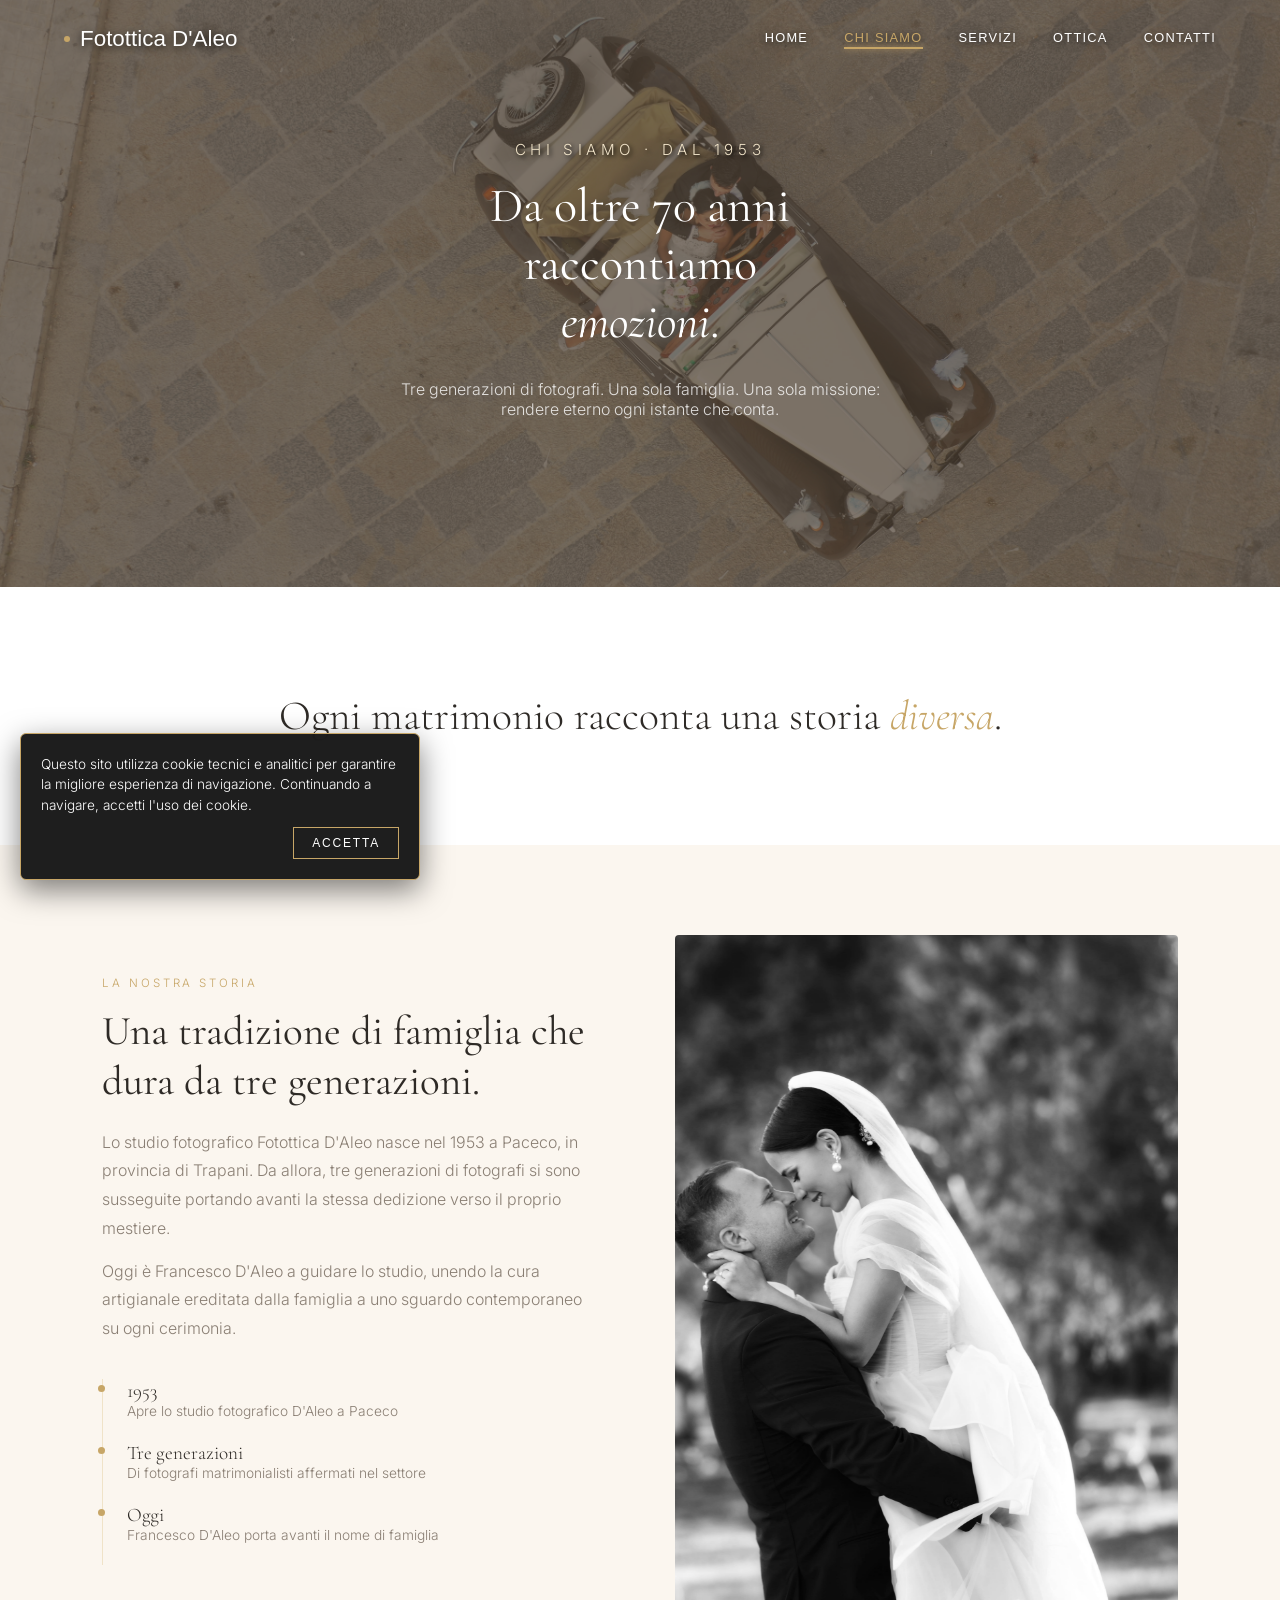
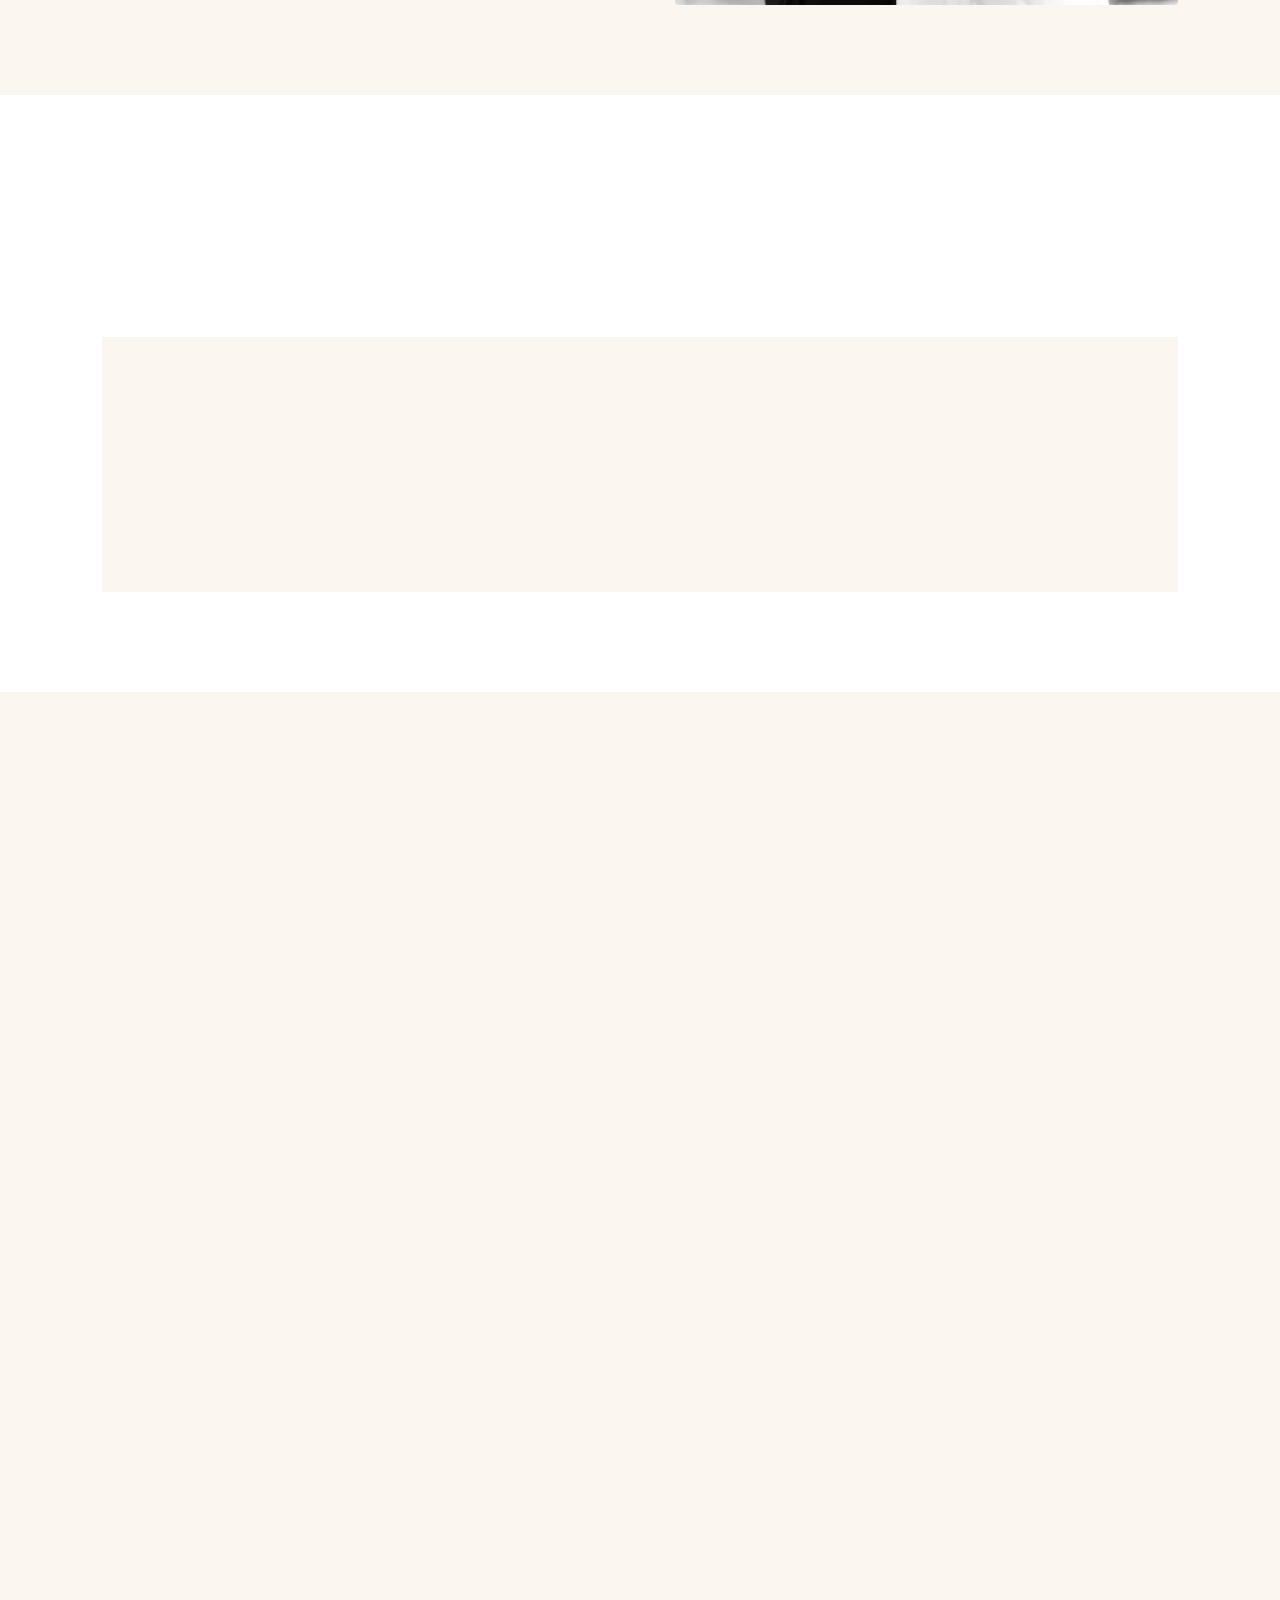
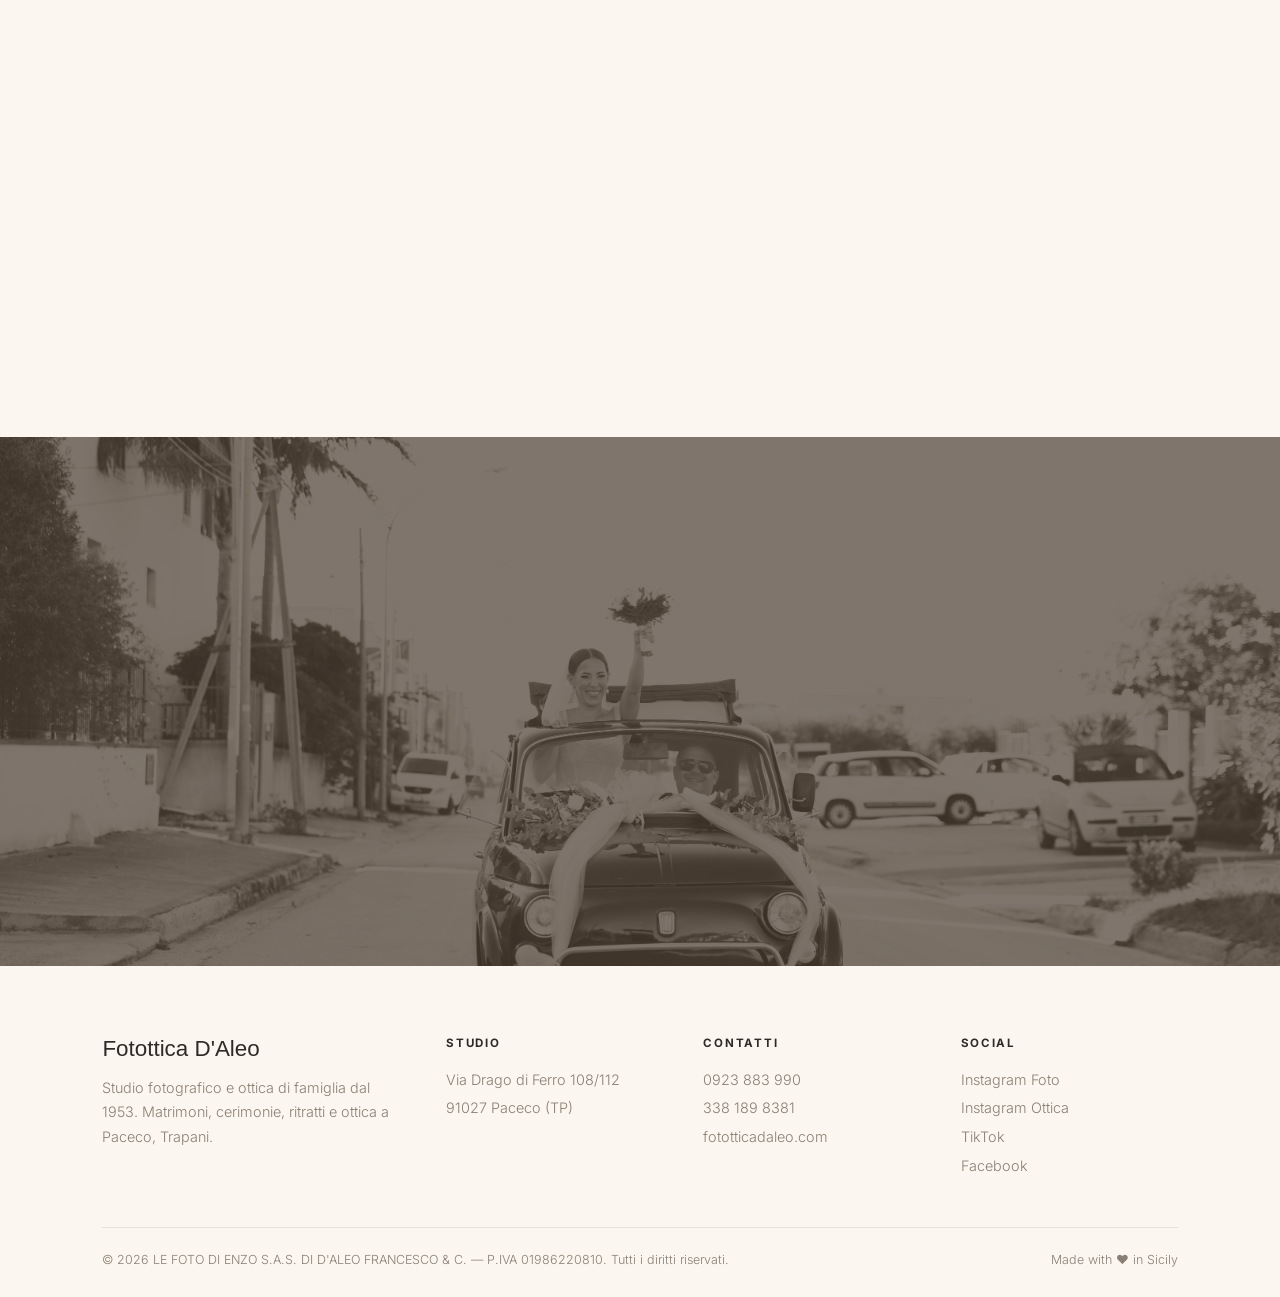
==== chi-siamo.html @ 94fbf65d "Add files via upload" ====
<!DOCTYPE html>
<html lang="it">
<head>
<meta charset="UTF-8">
<meta name="viewport" content="width=device-width, initial-scale=1.0">
<title>Chi Siamo — Fotottica D'Aleo | Francesco D'Aleo, fotografo a Paceco (TP)</title>
<meta name="description" content="Fotottica D'Aleo: tre generazioni di fotografi a Paceco, Trapani, dal 1953. Scopri la nostra storia e Francesco D'Aleo, fotografo di matrimonio.">
<meta name="keywords" content="fotografo paceco, fotografo trapani, francesco d'aleo fotografo, studio fotografico storico trapani, fotottica d'aleo chi siamo">
<link rel="canonical" href="https://www.fototticadaleo.com/chi-siamo.html">
<link rel="preconnect" href="https://fonts.googleapis.com">
<link rel="preconnect" href="https://fonts.gstatic.com" crossorigin>
<link rel="icon" type="image/x-icon" href="images/favicon_io/favicon.ico">
<link rel="icon" type="image/png" sizes="32x32" href="images/favicon_io/favicon-32x32.png">
<link rel="icon" type="image/png" sizes="16x16" href="images/favicon_io/favicon-16x16.png">
<link rel="apple-touch-icon" sizes="180x180" href="images/favicon_io/apple-touch-icon.png">
<link rel="manifest" href="images/favicon_io/site.webmanifest">
<link href="https://fonts.googleapis.com/css2?family=Cormorant+Garamond:ital,wght@0,300;0,400;0,500;0,600;1,400&family=Inter:wght@300;400;500;600&display=swap" rel="stylesheet">
<link rel="stylesheet" href="assets/style.css">
<script type="application/ld+json">
{
  "@context": "https://schema.org",
  "@type": "Person",
  "name": "Francesco D'Aleo",
  "jobTitle": "Fotografo di matrimonio",
  "birthDate": "1985",
  "worksFor": { "@type": "LocalBusiness", "name": "Fotottica D'Aleo", "vatID": "IT01986220810" }
}
</script>
</head>
<body>

<div id="cursor"></div>
<div id="cursor-ring"></div>
<div id="progress"></div>

<nav id="nav">
  <div class="logo"><span class="dot"></span>Fotottica D'Aleo</div>
  <div class="nav-links" id="navLinks">
    <a href="index.html">Home</a>
    <a href="chi-siamo.html" class="active">Chi Siamo</a>
    <a href="servizi.html">Servizi</a>
    <a href="ottica.html">Ottica</a>
    <a href="contatti.html">Contatti</a>
  </div>
  <div class="nav-toggle" id="navToggle"><span></span><span></span><span></span></div>
</nav>

<section class="cta-section">
  <div class="bg" style="background-image: url('images/servizio-fotografico-sposi-auto-depoca.jpg');"></div>
  <div class="overlay"></div>
  <div class="cta-section-inner">
    <div class="page-eyebrow">Chi siamo · Dal 1953</div>
    <h2 class="reveal">Da oltre 70 anni raccontiamo <em>emozioni</em>.</h2>
    <p>Tre generazioni di fotografi. Una sola famiglia. Una sola missione: rendere eterno ogni istante che conta.</p>
  </div>
</section>

<section class="statement">
  <p>
    <span class="reveal-line"><span class="reveal-inner">Ogni matrimonio racconta</span></span>
    <span class="reveal-line"><span class="reveal-inner">una storia <em>diversa</em>.</span></span>
  </p>
</section>

<section class="legacy">
  <div class="legacy-inner">
    <div class="reveal">
      <div class="legacy-eyebrow">La nostra storia</div>
      <h2>Una tradizione di famiglia che dura da tre generazioni.</h2>
      <p>Lo studio fotografico Fotottica D'Aleo nasce nel 1953 a Paceco, in provincia di Trapani. Da allora, tre generazioni di fotografi si sono susseguite portando avanti la stessa dedizione verso il proprio mestiere.</p>
      <p>Oggi è Francesco D'Aleo a guidare lo studio, unendo la cura artigianale ereditata dalla famiglia a uno sguardo contemporaneo su ogni cerimonia.</p>
      <div class="gen-line">
        <div class="gen-item"><div class="gen-year">1953</div><div class="gen-desc">Apre lo studio fotografico D'Aleo a Paceco</div></div>
        <div class="gen-item"><div class="gen-year">Tre generazioni</div><div class="gen-desc">Di fotografi matrimonialisti affermati nel settore</div></div>
        <div class="gen-item"><div class="gen-year">Oggi</div><div class="gen-desc">Francesco D'Aleo porta avanti il nome di famiglia</div></div>
      </div>
    </div>
    <div class="legacy-photo reveal tall">
      <img src="images/sposo-solleva-sposa-bianco-nero.jpg" alt="Abbraccio romantico con sposo che solleva la sposa in bianco e nero nello studio Fotottica D'Aleo">
      <div class="frame"></div>
    </div>
  </div>
</section>

<section class="values">
  <div class="section-head reveal">
    <div class="section-eyebrow">I nostri principi</div>
    <h2>Cosa ci guida in ogni scatto</h2>
  </div>
  <div class="values-grid">
    <div class="value-card reveal"><div class="value-num">01</div><h3>Tradizione di famiglia</h3><p>Tre generazioni della famiglia D'Aleo, un unico studio, la stessa passione tramandata dal 1953.</p></div>
    <div class="value-card reveal"><div class="value-num">02</div><h3>Ricerca della perfezione</h3><p>Ogni scatto è studiato nella luce, nella posa e nel momento giusto per essere colto.</p></div>
    <div class="value-card reveal"><div class="value-num">03</div><h3>Attenzione ai dettagli</h3><p>Dall'anello al bouquet, dal sorriso allo sguardo: nulla è lasciato al caso.</p></div>
    <div class="value-card reveal"><div class="value-num">04</div><h3>Ogni storia è unica</h3><p>Non esistono due matrimoni uguali: ogni reportage nasce su misura per voi.</p></div>
  </div>
</section>

<section class="legacy" style="padding-top:0;">
  <div class="legacy-inner reverse">
    <div class="legacy-photo reveal tall">
      <img src="images/fotomia.jpg" alt="Francesco D'Aleo, fotografo di matrimonio e titolare di Fotottica D'Aleo a Paceco">
      <div class="frame"></div>
    </div>
    <div class="reveal">
      <div class="legacy-eyebrow">Il fotografo</div>
      <h2>Francesco D'Aleo</h2>
      <p>Francesco D'Aleo nasce nel 1985 e respira la fotografia fin da bambino grazie al nonno Francesco, affermato fotografo matrimonialista. Appassionato d'arte, musica e letteratura, muove i primi passi sul campo come assistente durante gli studi, sviluppando un forte legame con la fotografia di matrimonio.</p>
      <p>Il suo è uno stile raffinato, spontaneo ed emozionale: un linguaggio ricco di dettagli dove luce, forma e colore raccontano con reale eleganza il giorno più importante di chi si affida alla sua visione.</p>
    </div>
  </div>
</section>

<section class="map-section">
  <div class="map-inner">
    <div class="reveal">
      <iframe class="map-frame" loading="lazy" title="Mappa della sede Fotottica D'Aleo a Paceco" src="https://www.google.com/maps?q=Via+Drago+di+Ferro+108,+91027+Paceco+TP&amp;output=embed"></iframe>
    </div>
    <div class="map-info reveal">
      <h3>Vieni a trovarci</h3>
      <p>Lo studio si trova nel cuore di Paceco, a pochi minuti da Trapani ed Erice.</p>
      <div class="row"><b>Indirizzo</b><span>Via Drago di Ferro 108/112, 91027 Paceco (TP)</span></div>
      <div class="row"><b>Telefono</b><span>0923 883 990</span></div>
      <div class="row"><b>Cellulare</b><span>338 189 8381</span></div>
      <div class="row"><b>Instagram</b><span><a href="https://www.instagram.com/fototticadaleo_photo/" target="_blank" rel="noopener">@fototticadaleo_photo</a> (foto) · <a href="https://www.instagram.com/fototticadaleo_ottica/" target="_blank" rel="noopener">@fototticadaleo_ottica</a> (ottica)</span></div>
      <div class="row"><b>TikTok</b><span><a href="https://www.tiktok.com/@otticadaleo" target="_blank" rel="noopener">@otticadaleo</a></span></div>
      <a href="https://www.google.com/maps?q=Via+Drago+di+Ferro+108,+91027+Paceco+TP" target="_blank" rel="noopener" class="btn btn-dark magnetic" style="margin-top:20px;"><span>Apri su Google Maps</span></a>
    </div>
  </div>
</section>

<section class="cta-section">
  <div class="bg" style="background-image: url('images/sposi-fiat-600-matrimonio.jpg');"></div>
  <div class="overlay"></div>
  <div class="cta-section-inner">
    <h2 class="reveal">Raccontiamo insieme la vostra storia.</h2>
    <a href="contatti.html" class="btn magnetic reveal"><span>Contattaci</span></a>
  </div>
</section>

<footer>
  <div class="footer-grid">
    <div>
      <div class="footer-logo">Fotottica D'Aleo</div>
      <p>Studio fotografico e ottica di famiglia dal 1953. Matrimoni, cerimonie, ritratti e ottica a Paceco, Trapani.</p>
    </div>
    <div class="footer-col">
      <h4>Studio</h4>
      <span>Via Drago di Ferro 108/112</span>
      <span>91027 Paceco (TP)</span>
    </div>
    <div class="footer-col">
      <h4>Contatti</h4>
      <a href="tel:+390923883990">0923 883 990</a>
      <a href="tel:+393381898381">338 189 8381</a>
      <a href="https://www.fototticadaleo.com" target="_blank" rel="noopener">fototticadaleo.com</a>
    </div>
    <div class="footer-col">
      <h4>Social</h4>
      <a href="https://www.instagram.com/fototticadaleo_photo/" target="_blank" rel="noopener">Instagram Foto</a>
      <a href="https://www.instagram.com/fototticadaleo_ottica/" target="_blank" rel="noopener">Instagram Ottica</a>
      <a href="https://www.tiktok.com/@otticadaleo" target="_blank" rel="noopener">TikTok</a>
      <a href="https://www.facebook.com/fototticadaleo/" target="_blank" rel="noopener">Facebook</a>
    </div>
  </div>
  <div class="footer-bottom">
    <span>© 2026 LE FOTO DI ENZO S.A.S. DI D'ALEO FRANCESCO & C. — P.IVA 01986220810. Tutti i diritti riservati.</span>
    <span>Made with ❤️ in Sicily</span>
  </div>
</footer>

<!-- Banner Cookie GDPR in basso a sinistra -->
<div id="cookie-banner" style="position: fixed; bottom: 20px; left: 20px; right: auto; max-width: 400px; background: rgba(18, 18, 18, 0.95); backdrop-filter: blur(8px); border: 1px solid var(--gold, #c5a059); padding: 20px; border-radius: 6px; color: #fff; font-size: 0.85rem; z-index: 9999; display: none; box-shadow: 0 10px 30px rgba(0,0,0,0.5);">
  <p style="margin: 0 0 12px 0; line-height: 1.5;">Questo sito utilizza cookie tecnici e analitici per garantire la migliore esperienza di navigazione. Continuando a navigare, accetti l'uso dei cookie.</p>
  <div style="display: flex; gap: 10px; justify-content: flex-end;">
    <button id="accept-cookies" class="btn" style="padding: 8px 18px; font-size: 0.75rem; cursor: pointer;">Accetta</button>
  </div>
</div>

<script>
  if (!localStorage.getItem('cookiesAccepted')) {
    document.getElementById('cookie-banner').style.display = 'block';
  }
  document.getElementById('accept-cookies').addEventListener('click', function() {
    localStorage.setItem('cookiesAccepted', 'true');
    document.getElementById('cookie-banner').style.display = 'none';
  });
</script>

<script src="assets/main.js"></script>
</body>
</html>
---- assets/style.css ----
@font-face {
  font-family: 'Walkway Black';
  src: url('fonts/Walkway-Black.ttf') format('truetype');
  font-weight: 400;
  font-style: normal;
}

:root {
  --bg:        #FFFFFF;
  --bg-soft:   #FBF6EF;
  --blush:     #F3E3DA;
  --ink:       #2E2A26;
  --ink-soft:  #8a7f74;
  --gold:      #C7A667;
  --gold-dim:  #F0E3C8;
  --black:     #4E4034;
}

* {
  margin: 0;
  padding: 0;
  box-sizing: border-box;
}

html {
  scroll-behavior: smooth;
}

body {
  background: var(--bg);
  color: var(--ink);
  font-family: 'Inter', sans-serif;
  font-weight: 300;
}

a {
  color: inherit;
  text-decoration: none;
}

img {
  max-width: 100%;
  display: block;
}

h1, h2, h3 {
  font-family: 'Cormorant Garamond', serif;
  font-weight: 400;
}

@keyframes fadeUp {
  from {
    opacity: 0;
    transform: translateY(20px);
  }
  to {
    opacity: 1;
    transform: translateY(0);
  }
}

nav {
  position: fixed;
  top: 0; 
  left: 0; 
  right: 0;
  z-index: 100;
  display: flex;
  align-items: center;
  justify-content: space-between;
  padding: 26px 5vw;
  transition: background 0.4s ease, padding 0.4s ease, box-shadow 0.4s ease;
  font-family: 'Walkway Black', sans-serif;
  background: transparent;
}

nav.scrolled {
  background: rgba(255, 255, 255, 0.95);
  padding: 16px 5vw;
  box-shadow: 0 4px 20px rgba(0, 0, 0, 0.08);
}

.logo {
  font-family: 'Walkway Black', sans-serif;
  font-size: 1.4rem;
  color: #fff;
  display: flex;
  align-items: center;
  gap: 10px;
  transition: color 0.4s ease;
  text-shadow: 0 2px 8px rgba(0, 0, 0, 0.85);
}

nav.scrolled .logo { 
  color: var(--ink); 
  text-shadow: none;
}

.logo .dot {
  width: 6px; 
  height: 6px;
  border-radius: 50%;
  background: var(--gold);
}

.nav-links {
  display: flex;
  gap: 36px;
  font-size: 0.8rem;
  letter-spacing: 0.1em;
  text-transform: uppercase;
}

.nav-links a {
  color: #fff;
  transition: color 0.3s ease;
  text-shadow: 0 2px 8px rgba(0, 0, 0, 0.85);
  position: relative;
  padding-bottom: 4px;
}

nav.scrolled .nav-links a { 
  color: var(--ink-soft); 
  text-shadow: none;
}

.nav-links a:hover { 
  color: var(--gold) !important; 
}

.nav-links a.active,
nav.scrolled .nav-links a.active { 
  color: var(--gold) !important; 
  font-weight: 500;
}

.nav-links a.active::after,
nav.scrolled .nav-links a.active::after {
  content: '';
  position: absolute;
  bottom: 0;
  left: 0;
  width: 100%;
  height: 2px;
  background-color: var(--gold) !important;
  box-shadow: 0 0 6px var(--gold);
}

.nav-toggle {
  display: none;
  flex-direction: column;
  gap: 5px;
  cursor: pointer;
  z-index: 110;
}

.nav-toggle span {
  width: 24px; 
  height: 2px;
  background: #fff;
  transition: background 0.3s ease;
  box-shadow: 0 1px 4px rgba(0, 0, 0, 0.6);
}

nav.scrolled .nav-toggle span { 
  background: var(--ink); 
  box-shadow: none;
}

@media (max-width: 820px) {
  .nav-toggle { 
    display: flex; 
  }
  .nav-links {
    position: fixed;
    inset: 0;
    background: var(--black);
    flex-direction: column;
    justify-content: center;
    align-items: center;
    gap: 30px;
    font-size: 1.2rem;
    transform: translateX(-100%);
    transition: transform 0.4s ease;
  }
  .nav-links.open { 
    transform: translateX(0); 
  }
  .nav-links a { 
    color: #fff; 
  }
}

.btn {
  display: inline-block;
  padding: 15px 38px;
  border: 1px solid var(--gold);
  background: transparent;
  color: #fff;
  font-size: 0.78rem;
  letter-spacing: 0.15em;
  text-transform: uppercase;
  cursor: pointer;
  transition: background 0.3s ease, color 0.3s ease;
}

.btn:hover {
  background: var(--gold);
  color: var(--black);
}

.btn-dark {
  border-color: var(--ink);
  color: var(--ink);
}

.btn-dark:hover {
  background: var(--ink);
  color: #fff;
}

.hero-sub {
  margin-top: 24px !important;
  font-family: 'Cormorant Garamond', serif !important;
  font-weight: 500 !important;
  font-size: 2.6rem !important;
  line-height: 1.15 !important;
  color: #FFFFFF !important;
  letter-spacing: 0.02em !important;
  opacity: 0;
  animation: fadeUp 1.4s ease forwards 1.05s;
  text-shadow: 0 4px 20px rgba(0, 0, 0, 0.95), 0 0 10px rgba(0, 0, 0, 0.9);
}

@media (max-width: 768px) {
  .hero-sub {
    font-size: 2.4rem !important;
  }
}

.page-hero {
  position: relative;
  height: 65vh;
  min-height: 420px;
  display: flex;
  align-items: center;
  justify-content: center;
  text-align: center;
  color: #fff;
  overflow: hidden;
  background: var(--black);
}

.page-hero .bg {
  position: absolute;
  inset: 0;
  background-size: cover;
  background-position: center;
}

.page-hero .bg-overlay {
  position: absolute;
  inset: 0;
  background: linear-gradient(180deg, rgba(78,64,52,0.25), rgba(78,64,52,0.6));
}

.page-hero-content {
  position: relative;
  z-index: 2;
  padding: 0 24px;
  text-shadow: 0 2px 16px rgba(0,0,0,0.35);
}

.page-eyebrow {
  text-shadow: 2px 2px 4px #000000;
  font-size: 0.95rem;
  letter-spacing: 0.3em;
  text-transform: uppercase;
  color: var(--gold-dim);
  margin-bottom: 18px;
}

.page-hero h1 {
  font-family: 'Walkway Black', sans-serif;
  font-size: clamp(2.2rem, 5.5vw, 4.4rem);
  line-height: 1.1;
}

.page-hero h1 em {
  font-style: italic;
  color: var(--gold);
}

.page-hero p {
  margin-top: 18px;
  max-width: 50ch;
  margin-left: auto;
  margin-right: auto;
  color: rgba(255,255,255,0.85);
  font-size: 1.25rem;
}

.statement {
  padding: 100px 8vw;
  text-align: center;
}

.statement p {
  font-family: 'Cormorant Garamond', serif;
  font-size: clamp(1.6rem, 3.6vw, 2.6rem);
  line-height: 1.4;
}

.statement em {
  font-style: italic;
  color: var(--gold);
}

.section-head {
  text-align: center;
  max-width: 640px;
  margin: 0 auto 60px;
}

.section-eyebrow {
  font-size: 0.72rem;
  letter-spacing: 0.25em;
  text-transform: uppercase;
  color: var(--gold);
  margin-bottom: 14px;
}

.section-head h2 {
  font-size: clamp(1.9rem, 3.8vw, 2.8rem);
}

.section-head p {
  margin-top: 14px;
  color: var(--ink-soft);
  line-height: 1.7;
}

.legacy {
  padding: 90px 8vw;
  background: var(--bg-soft);
}

.legacy-inner {
  max-width: 1100px;
  margin: 0 auto;
  display: grid;
  grid-template-columns: 1fr;
  gap: 50px;
}

@media (min-width: 900px) {
  .legacy-inner {
    grid-template-columns: 1fr 1fr;
    align-items: center;
    gap: 70px;
  }
  .legacy-inner.reverse .legacy-photo { 
    order: -1; 
  }
}

.legacy-eyebrow {
  font-size: 0.72rem;
  letter-spacing: 0.25em;
  text-transform: uppercase;
  color: var(--gold);
  margin-bottom: 16px;
}

.legacy h2 {
  font-size: clamp(1.9rem, 3.2vw, 2.7rem);
  margin-bottom: 22px;
}

.legacy p {
  color: var(--ink-soft);
  line-height: 1.8;
  max-width: 48ch;
}

.legacy p + p { 
  margin-top: 14px; 
}

.gen-line {
  margin-top: 36px;
  padding-left: 24px;
  border-left: 1px solid var(--gold-dim);
}

.gen-item { 
  position: relative; 
  padding-bottom: 22px; 
}

.gen-item::before {
  content: '';
  position: absolute;
  left: -29px; 
  top: 6px;
  width: 7px; 
  height: 7px;
  border-radius: 50%;
  background: var(--gold);
}

.gen-year {
  font-family: 'Cormorant Garamond', serif;
  font-size: 1.2rem;
}

.gen-desc {
  font-size: 0.86rem;
  color: var(--ink-soft);
}

.legacy-photo {
  aspect-ratio: 4 / 5;
  overflow: hidden;
  border-radius: 4px;
}

.legacy-photo.tall { 
  aspect-ratio: 3 / 4; 
}

.legacy-photo img {
  width: 100%;
  height: 100%;
  object-fit: cover;
  will-change: transform;
  transition: transform 0.1s ease-out;
}

.values { 
  padding: 100px 8vw; 
}

.values-grid {
  display: grid;
  grid-template-columns: 1fr;
  gap: 2px;
  max-width: 1200px;
  margin: 0 auto;
  background: var(--bg-soft);
}

@media (min-width: 800px) {
  .values-grid { 
    grid-template-columns: repeat(4, 1fr); 
  }
  .values-grid.ottica-grid { 
    grid-template-columns: repeat(2, 1fr); 
  }
}

.value-card {
  background: var(--bg);
  padding: 40px 30px;
}

.value-num {
  font-family: 'Cormorant Garamond', serif;
  font-size: 1.4rem;
  color: var(--gold);
  margin-bottom: 14px;
}

.value-card h3 { 
  font-size: 1.2rem; 
  margin-bottom: 10px; 
}

.value-card p { 
  color: var(--ink-soft); 
  font-size: 0.92rem; 
  line-height: 1.7; 
}

.services { 
  padding: 100px 8vw; 
}

.services-grid {
  display: grid;
  grid-template-columns: 1fr;
  gap: 2px;
  background: var(--bg-soft);
}

@media (min-width: 700px) {
  .services-grid { 
    grid-template-columns: repeat(3, 1fr); 
  }
  .services-grid.two-col { 
    grid-template-columns: repeat(2, 1fr); 
  }
}

.service-card {
  position: relative;
  aspect-ratio: 3 / 4;
  overflow: hidden;
  background: var(--black);
}

.service-card img {
  width: 100%;
  height: 100%;
  object-fit: cover;
  opacity: 0.75;
  transition: transform 0.5s ease, opacity 0.3s ease;
}

.service-card:hover img {
  transform: scale(1.06);
  opacity: 0.9;
}

.service-card .overlay {
  position: absolute;
  inset: 0;
  display: flex;
  flex-direction: column;
  justify-content: flex-end;
  padding: 28px;
  background: linear-gradient(180deg, transparent 40%, rgba(78,64,52,0.75));
}

.service-num {
  font-size: 0.7rem;
  letter-spacing: 0.2em;
  color: var(--gold);
  margin-bottom: 6px;
}

.service-card h3 { 
  color: #fff; 
  font-size: 1.5rem; 
  font-weight: 400; 
}

.service-card p.desc { 
  color: rgba(255,255,255,0.75); 
  font-size: 0.82rem; 
  margin-top: 6px; 
}

.simple-list {
  max-width: 900px;
  margin: 0 auto;
  display: grid;
  grid-template-columns: 1fr;
}

@media (min-width: 700px) {
  .simple-list { 
    grid-template-columns: 1fr 1fr; 
  }
}

.simple-item {
  padding: 26px 0;
  border-bottom: 1px solid rgba(0,0,0,0.08);
  display: flex;
  justify-content: space-between;
  align-items: baseline;
  gap: 20px;
}

.simple-item h4 {
  font-family: 'Cormorant Garamond', serif;
  font-size: 1.15rem;
  font-weight: 400;
}

.simple-item span {
  color: var(--gold);
  font-size: 0.72rem;
  letter-spacing: 0.12em;
  text-transform: uppercase;
}

.stats {
  padding: 90px 8vw;
  background: var(--blush);
  display: grid;
  grid-template-columns: repeat(2, 1fr);
  gap: 40px;
  text-align: center;
}

@media (min-width: 800px) {
  .stats { 
    grid-template-columns: repeat(4, 1fr); 
  }
}

.stat-num {
  font-family: 'Cormorant Garamond', serif;
  font-size: clamp(2.2rem, 4.4vw, 3.4rem);
  color: #a97e46;
}

.stat-label {
  margin-top: 8px;
  font-size: 0.72rem;
  letter-spacing: 0.15em;
  text-transform: uppercase;
  color: var(--ink-soft);
}

.cta-section {
  position: relative;
  padding: 140px 8vw;
  text-align: center;
  overflow: hidden;
  background: var(--black);
}

.cta-section .bg {
  position: absolute;
  inset: 0;
  background-size: cover;
  background-position: center;
  opacity: 0.5;
}

.cta-section .overlay {
  position: absolute;
  inset: 0;
  background: rgba(78,64,52,0.45);
}

.cta-section-inner { 
  position: relative; 
  z-index: 2; 
}

.cta-section h2 {
  color: #fff;
  font-size: clamp(2rem, 4vw, 3rem);
  max-width: 16ch;
  margin: 0 auto 28px;
}

.cta-section p {
  color: rgba(255,255,255,0.8);
  max-width: 50ch;
  margin: 0 auto 28px;
}

.map-section { 
  padding: 90px 8vw; 
  background: var(--bg-soft); 
}

.map-inner {
  max-width: 1100px;
  margin: 0 auto;
  display: grid;
  grid-template-columns: 1fr;
  gap: 36px;
}

@media (min-width: 900px) {
  .map-inner { 
    grid-template-columns: 0.8fr 1.2fr; 
  }
}

.map-frame {
  width: 100%;
  height: 400px;
  border: 0;
}

.map-info h3 { 
  font-size: 1.5rem; 
  margin-bottom: 16px; 
}

.map-info p { 
  color: var(--ink-soft); 
  line-height: 1.8; 
  margin-bottom: 20px; 
}

.map-info .row { 
  display: flex; 
  gap: 12px; 
  margin-bottom: 10px; 
}

.map-info .row b {
  color: var(--gold);
  font-weight: 500;
  min-width: 90px;
  font-size: 0.78rem;
  letter-spacing: 0.06em;
  text-transform: uppercase;
}

.filters {
  display: flex;
  flex-wrap: wrap;
  gap: 12px;
  justify-content: center;
  margin-bottom: 46px;
}

.filter-btn {
  padding: 9px 22px;
  border: 1px solid rgba(0,0,0,0.15);
  background: transparent;
  color: var(--ink-soft);
  font-size: 0.72rem;
  letter-spacing: 0.1em;
  text-transform: uppercase;
  cursor: pointer;
  transition: all 0.25s ease;
}

.filter-btn:hover,
.filter-btn.active {
  background: var(--ink);
  color: #fff;
  border-color: var(--ink);
}

.masonry {
  column-count: 1;
  column-gap: 12px;
}

@media (min-width: 640px) { 
  .masonry { 
    column-count: 2; 
  } 
}

@media (min-width: 1000px) { 
  .masonry { 
    column-count: 3; 
  } 
}

.masonry-item {
  break-inside: avoid;
  margin-bottom: 12px;
  cursor: pointer;
  overflow: hidden;
  opacity: 1;
  transform: scale(1);
  transition: opacity 0.4s ease, transform 0.4s ease;
}

.masonry-item.hide { 
  display: none;
  opacity: 0;
  transform: scale(0.95);
}

.masonry-item.show {
  opacity: 1;
  transform: scale(1);
}

.masonry-item img {
  width: 100%;
  transition: transform 0.4s ease;
}

.masonry-item:hover img { 
  transform: scale(1.04); 
}

#lightbox {
  position: fixed;
  inset: 0;
  background: rgba(20,16,13,0.95);
  z-index: 500;
  display: none;
  align-items: center;
  justify-content: center;
}

#lightbox.open { 
  display: flex; 
}

#lightbox img {
  max-width: 88vw;
  max-height: 82vh;
  object-fit: contain;
}

#lightbox .lb-close {
  position: absolute;
  top: 26px; 
  right: 5vw;
  color: #fff;
  font-size: 1.6rem;
  cursor: pointer;
}

#lightbox .lb-nav {
  position: absolute;
  top: 50%;
  transform: translateY(-50%);
  color: #fff;
  font-size: 2rem;
  cursor: pointer;
  padding: 16px;
}

#lightbox .lb-prev { 
  left: 1.5vw; 
}

#lightbox .lb-next { 
  right: 1.5vw; 
}

#lightbox .lb-counter {
  position: absolute;
  bottom: 26px; 
  left: 50%;
  transform: translateX(-50%);
  color: rgba(255,255,255,0.6);
  font-size: 0.75rem;
  letter-spacing: 0.1em;
}

.contact-section { 
  padding: 100px 8vw; 
}

.contact-grid { 
  max-width: 640px; 
  margin: 0 auto; 
}

.info-item { 
  margin-bottom: 30px; 
  text-align: center; 
}

.info-item h4 {
  font-size: 0.72rem;
  letter-spacing: 0.15em;
  text-transform: uppercase;
  color: var(--gold);
  margin-bottom: 8px;
}

.info-item p,
.info-item a {
  color: var(--ink-soft);
  font-size: 1rem;
  line-height: 1.7;
}

.info-item a:hover { 
  color: var(--gold); 
}

footer {
  background: var(--bg-soft);
  padding: 70px 8vw 30px;
}

.footer-grid {
  display: grid;
  grid-template-columns: 1fr;
  gap: 40px;
  max-width: 1200px;
  margin: 0 auto;
  padding-bottom: 46px;
  border-bottom: 1px solid rgba(0,0,0,0.08);
}

@media (min-width: 800px) {
  .footer-grid { 
    grid-template-columns: 1.4fr 1fr 1fr 1fr; 
  }
}

.footer-logo {
  font-family: 'Walkway Black', sans-serif;
  font-size: 1.4rem;
  margin-bottom: 14px;
}

.footer-grid p { 
  color: var(--ink-soft); 
  font-size: 0.9rem; 
  line-height: 1.7; 
  max-width: 32ch; 
}

.footer-col h4 {
  font-size: 0.72rem;
  letter-spacing: 0.15em;
  text-transform: uppercase;
  margin-bottom: 16px;
}

.footer-col a, 
.footer-col span {
  display: block;
  color: var(--ink-soft);
  font-size: 0.9rem;
  line-height: 2;
}

.footer-col a:hover { 
  color: var(--gold); 
}

.footer-bottom {
  max-width: 1200px;
  margin: 24px auto 0;
  display: flex;
  justify-content: space-between;
  flex-wrap: wrap;
  gap: 10px;
  font-size: 0.78rem;
  color: var(--ink-soft);
}

.reveal {
  opacity: 0;
  transform: translateY(24px);
  transition: opacity 0.7s ease, transform 0.7s ease;
}

.reveal.in-view {
  opacity: 1;
  transform: translateY(0);
}

.services-clean {
  padding: 90px 8vw 110px;
  background: var(--bg);
}

.services-clean-grid {
  max-width: 1180px;
  margin: 0 auto;
  display: grid;
  grid-template-columns: repeat(2, 1fr);
  gap: 28px;
}

.service-clean-card {
  background: rgba(255,255,255,.7);
  border: 1px solid rgba(199,166,103,.18);
  border-radius: 20px;
  padding: 34px 30px;
  min-height: 220px;
  display: flex;
  flex-direction: column;
  justify-content: flex-start;
  transition: transform .35s ease, box-shadow .35s ease, border-color .35s ease;
  backdrop-filter: blur(10px);
}

.service-clean-card.featured {
  grid-column: 1 / -1;
  padding: 42px 40px;
}

.service-clean-card:hover {
  transform: translateY(-8px);
  border-color: rgba(199,166,103,.45);
  box-shadow: 0 24px 60px rgba(46,42,38,.12);
}

.service-clean-icon {
  width: 56px;
  height: 56px;
  border-radius: 18px;
  display: flex;
  align-items: center;
  justify-content: center;
  margin-bottom: 24px;
  background: linear-gradient(135deg, rgba(199,166,103,.16), rgba(199,166,103,.05));
  color: var(--gold);
  border: 1px solid rgba(199,166,103,.2);
}

.service-clean-icon svg {
  width: 24px;
  height: 24px;
  stroke: currentColor;
}

.service-clean-card h3 {
  font-size: 1.75rem;
  margin-bottom: 12px;
  color: var(--ink);
}

.service-clean-card p {
  color: var(--ink-soft);
  line-height: 1.75;
  font-size: .96rem;
}

@media (max-width: 768px) {
  .services-clean {
    padding: 70px 6vw 90px;
  }
  .services-clean-grid {
    grid-template-columns: 1fr;
  }
  .service-clean-card {
    min-height: auto;
  }
  .service-clean-card.featured {
    padding: 34px 30px;
  }
}

@media (hover: none) and (pointer: coarse) {
  #cursor,
  #cursor-ring {
    display: none !important;
  }
}

.cookie-banner {
  position: fixed;
  bottom: 0;
  left: 0;
  right: 0;
  background-color: var(--black);
  color: #FFFFFF;
  padding: 18px 5vw;
  display: none;
  justify-content: space-between;
  align-items: center;
  gap: 20px;
  z-index: 9999;
  box-shadow: 0 -4px 25px rgba(0, 0, 0, 0.25);
  border-top: 1px solid var(--gold-dim);
}

.cookie-banner p {
  margin: 0;
  font-size: 0.86rem;
  line-height: 1.6;
  color: rgba(255, 255, 255, 0.9);
}

.cookie-banner a {
  color: var(--gold) !important;
  text-decoration: underline !important;
  font-weight: 500;
}

.cookie-buttons {
  display: flex;
  gap: 12px;
  flex-shrink: 0;
}

.btn-accept, 
.btn-reject {
  padding: 10px 22px;
  border: 1px solid var(--gold);
  cursor: pointer;
  font-size: 0.72rem;
  letter-spacing: 0.12em;
  text-transform: uppercase;
  transition: background 0.3s ease, color 0.3s ease, border-color 0.3s ease;
  font-family: 'Inter', sans-serif;
  font-weight: 500;
}

.btn-accept {
  background: var(--gold);
  color: var(--black);
}

.btn-accept:hover {
  background: var(--gold-dim);
  border-color: var(--gold-dim);
}

.btn-reject {
  background: transparent;
  color: #FFFFFF;
  border-color: rgba(255, 255, 255, 0.4);
}

.btn-reject:hover {
  background: rgba(255, 255, 255, 0.1);
  border-color: #FFFFFF;
}

@media (max-width: 680px) {
  .cookie-banner {
    flex-direction: column;
    text-align: center;
    padding: 22px 6vw;
  }
  .cookie-buttons {
    width: 100%;
    justify-content: center;
  }
  .btn-accept, 
  .btn-reject {
    flex: 1;
  }
}
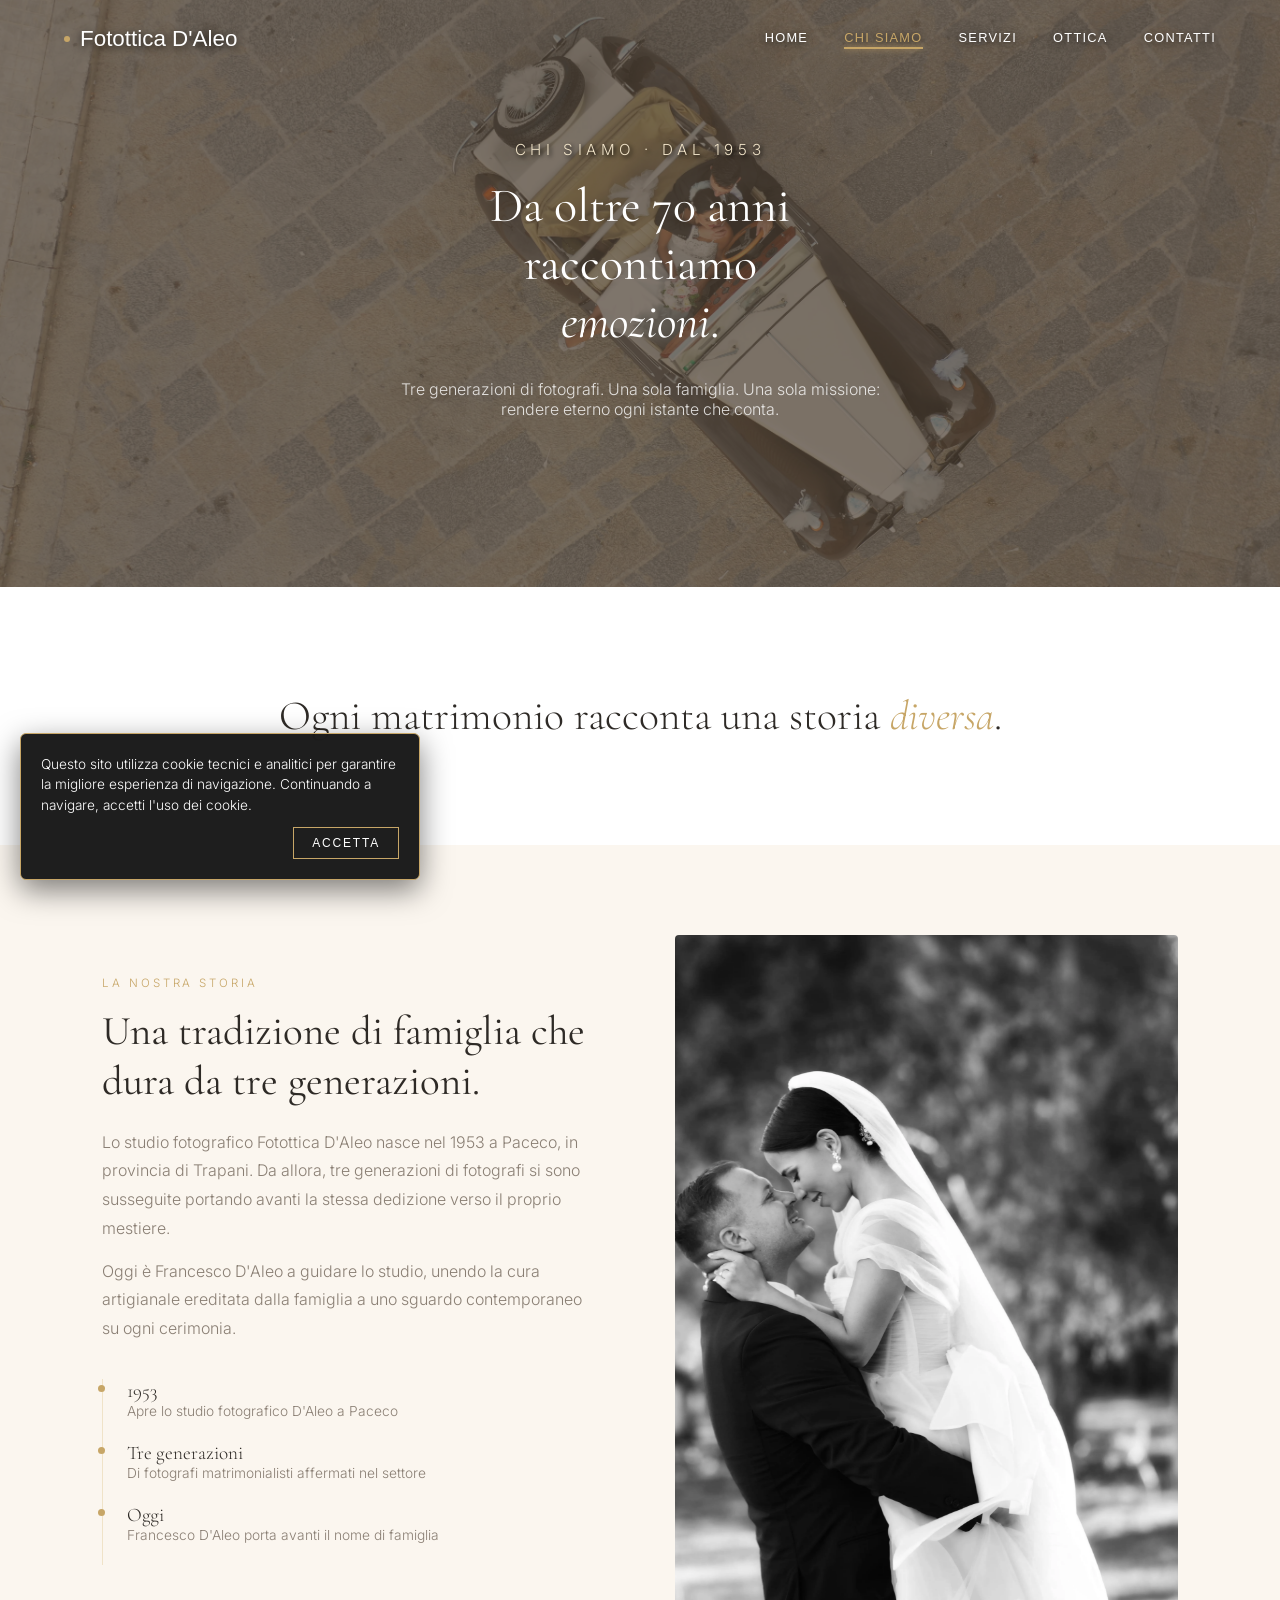
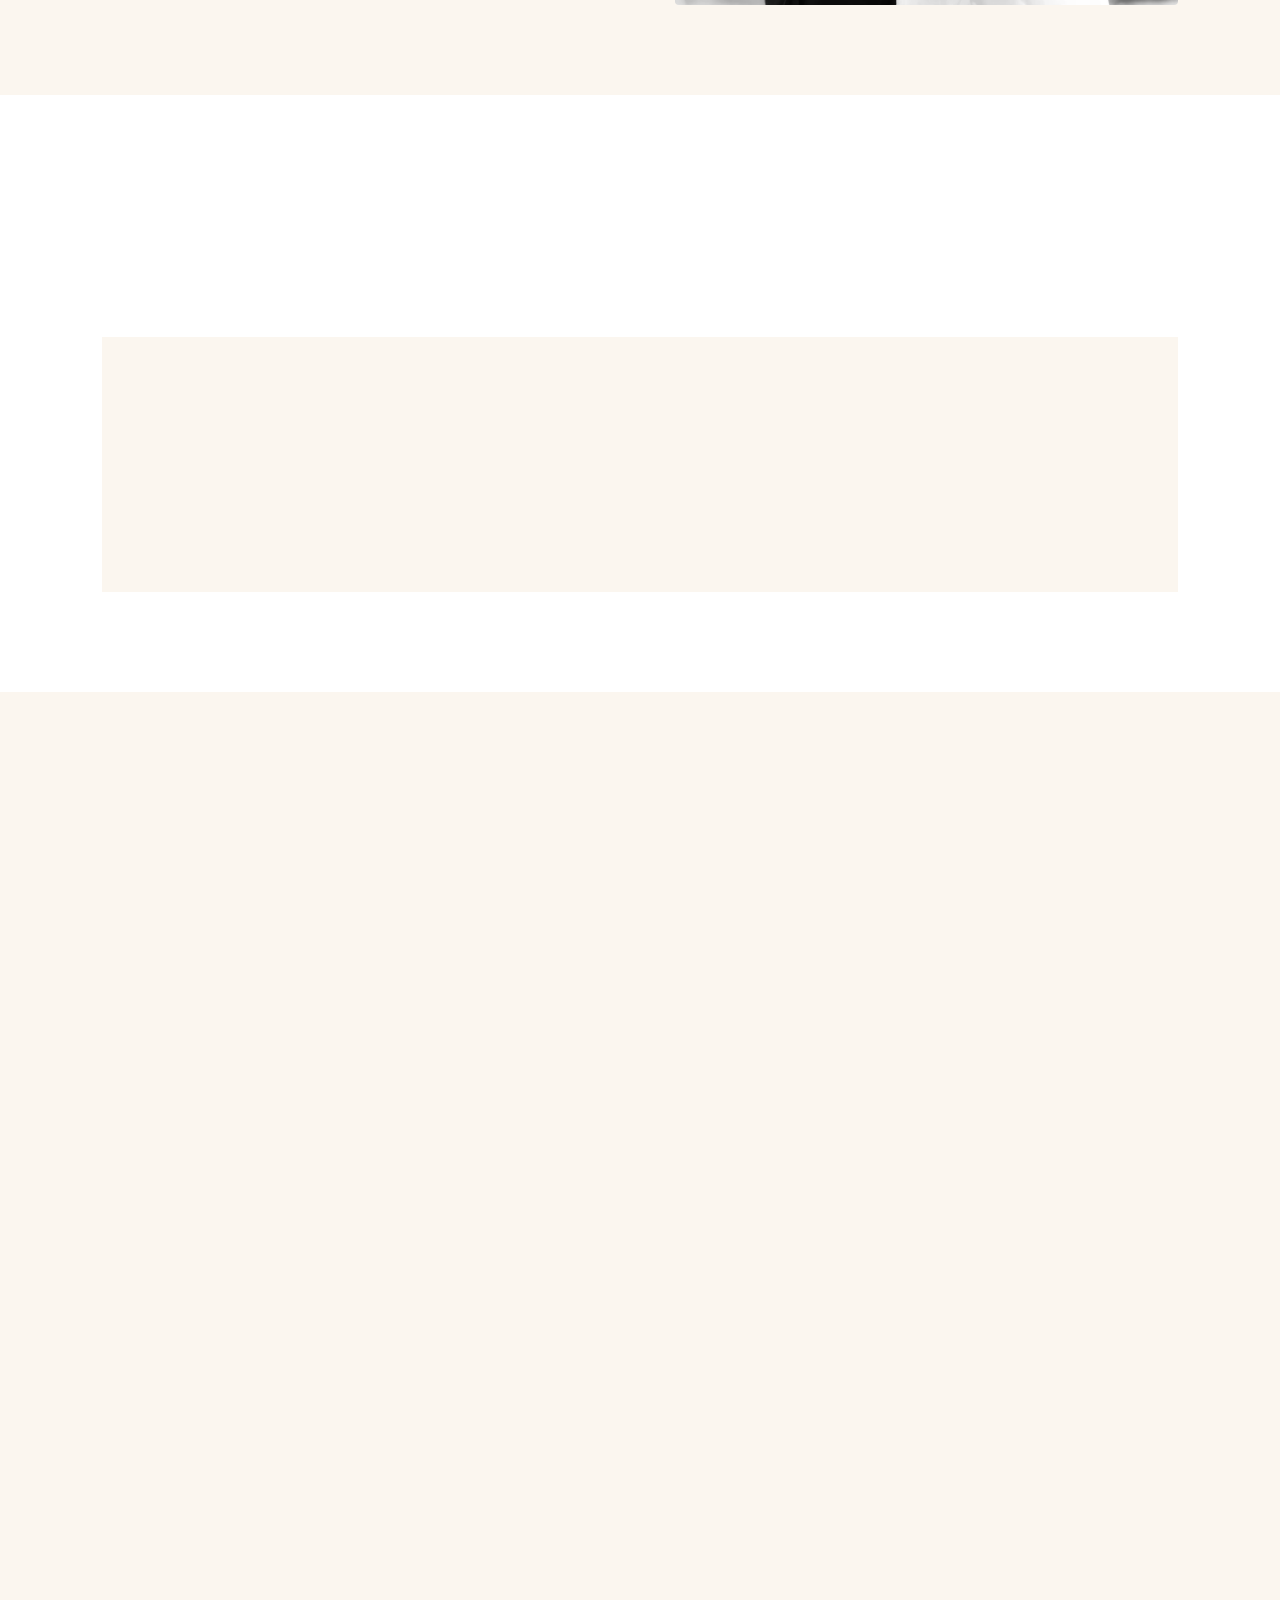
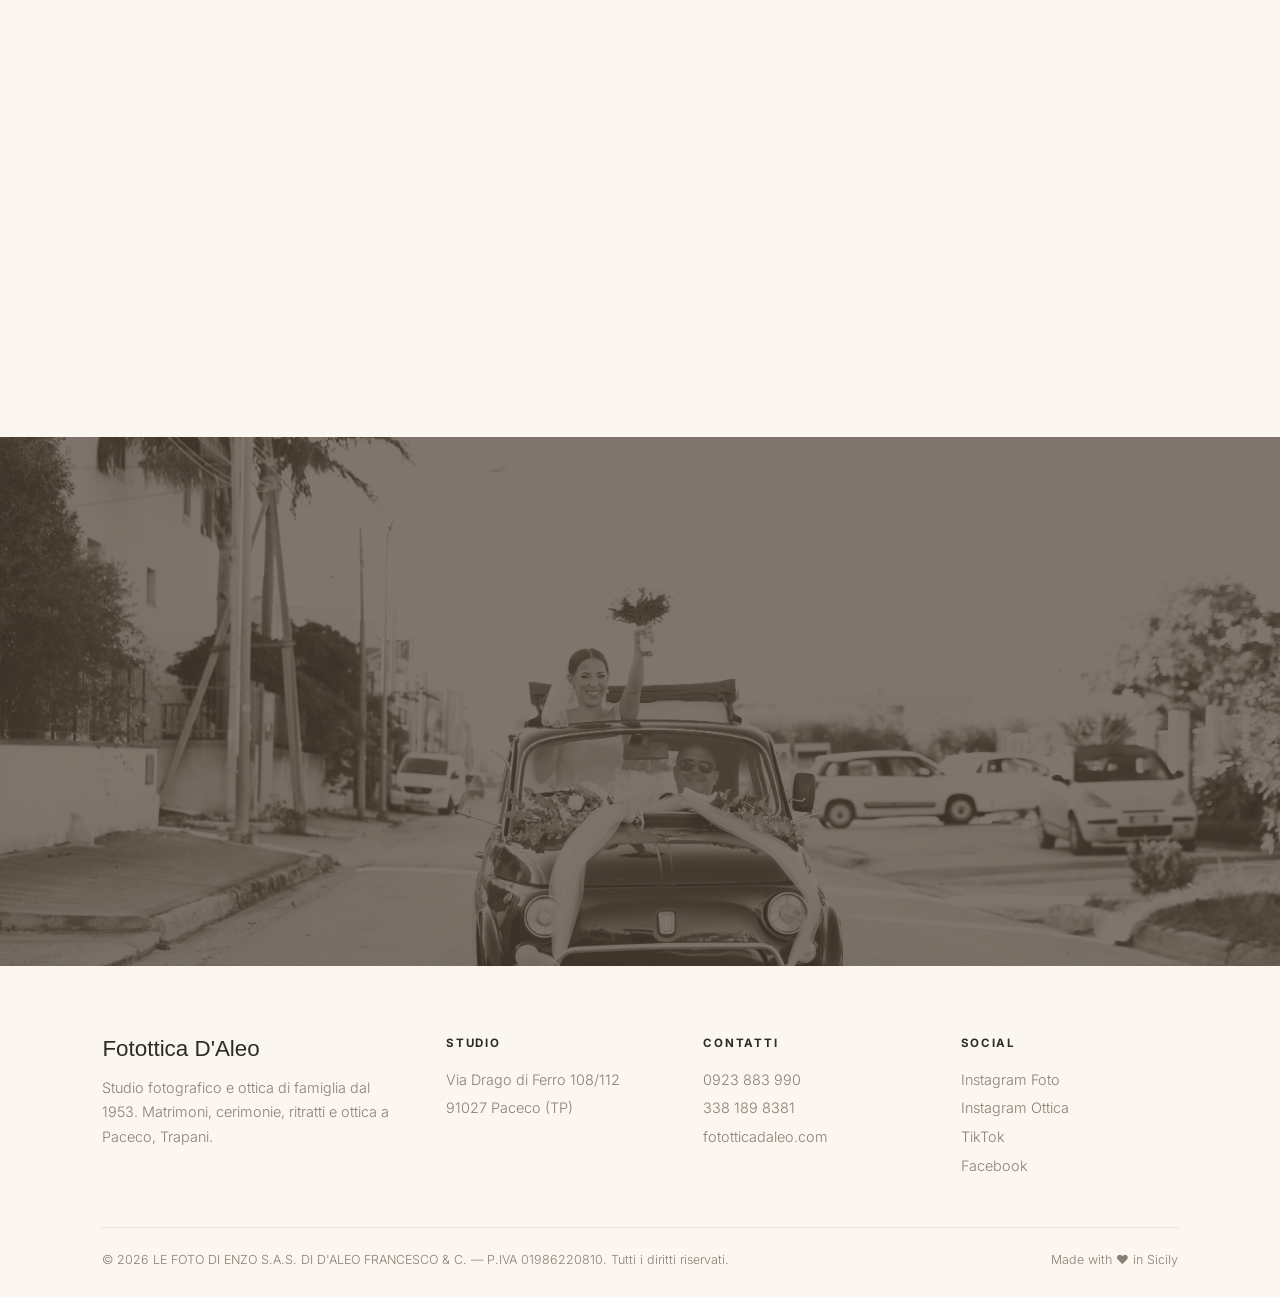
==== commit 277fd4dd: "Add files via upload" ====
--- a/chi-siamo.html
+++ b/chi-siamo.html
@@ -46,7 +46,7 @@
 </nav>
 
 <section class="cta-section">
-  <div class="bg" style="background-image: url('images/servizio-fotografico-sposi-auto-depoca.jpg');"></div>
+  <div class="bg" style="background-image: url('images/servizio-fotografico-sposi-auto-depoca.webp');"></div>
   <div class="overlay"></div>
   <div class="cta-section-inner">
     <div class="page-eyebrow">Chi siamo · Dal 1953</div>
@@ -76,7 +76,7 @@
       </div>
     </div>
     <div class="legacy-photo reveal tall">
-      <img src="images/sposo-solleva-sposa-bianco-nero.jpg" alt="Abbraccio romantico con sposo che solleva la sposa in bianco e nero nello studio Fotottica D'Aleo">
+      <img src="images/sposo-solleva-sposa-bianco-nero.webp" alt="Abbraccio romantico con sposo che solleva la sposa in bianco e nero nello studio Fotottica D'Aleo">
       <div class="frame"></div>
     </div>
   </div>
@@ -98,7 +98,7 @@
 <section class="legacy" style="padding-top:0;">
   <div class="legacy-inner reverse">
     <div class="legacy-photo reveal tall">
-      <img src="images/fotomia.jpg" alt="Francesco D'Aleo, fotografo di matrimonio e titolare di Fotottica D'Aleo a Paceco">
+      <img src="images/fotomia.webp" alt="Francesco D'Aleo, fotografo di matrimonio e titolare di Fotottica D'Aleo a Paceco">
       <div class="frame"></div>
     </div>
     <div class="reveal">
@@ -129,7 +129,7 @@
 </section>
 
 <section class="cta-section">
-  <div class="bg" style="background-image: url('images/sposi-fiat-600-matrimonio.jpg');"></div>
+  <div class="bg" style="background-image: url('images/sposi-fiat-600-matrimonio.webp');"></div>
   <div class="overlay"></div>
   <div class="cta-section-inner">
     <h2 class="reveal">Raccontiamo insieme la vostra storia.</h2>
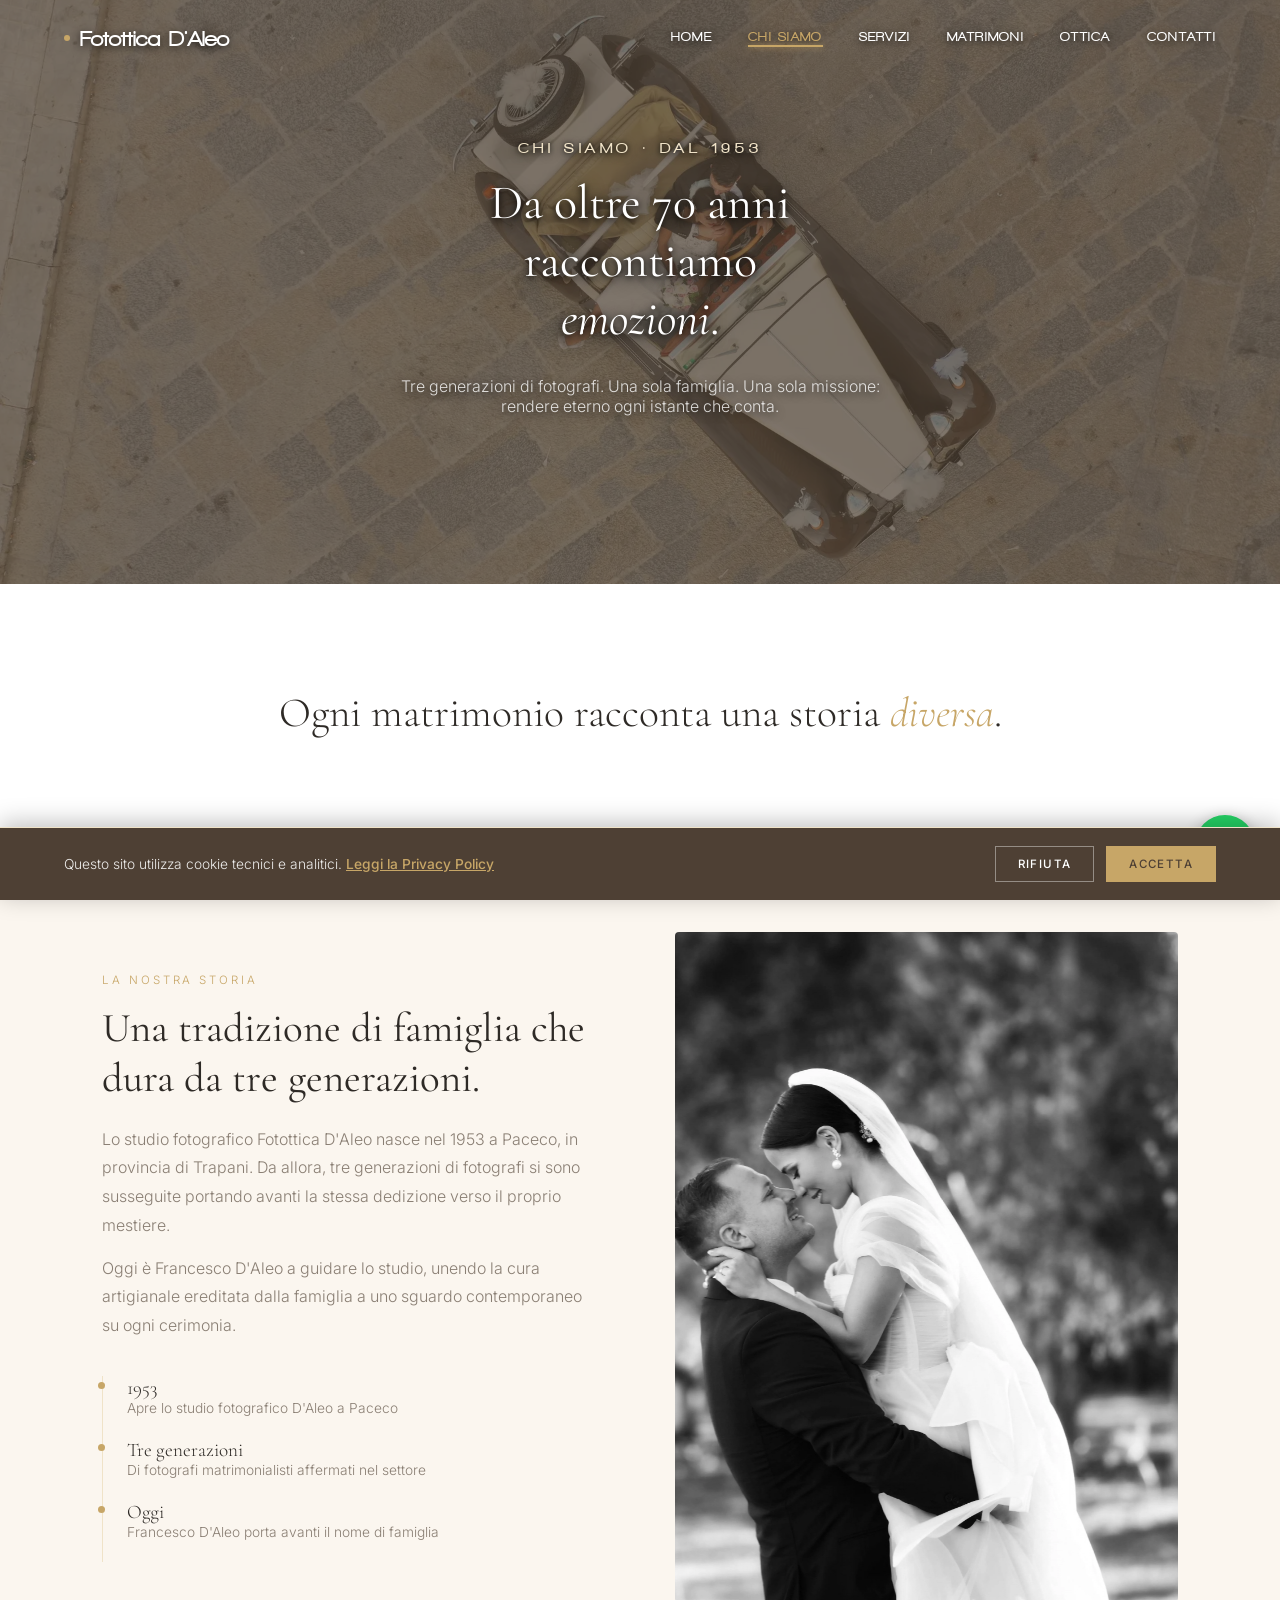
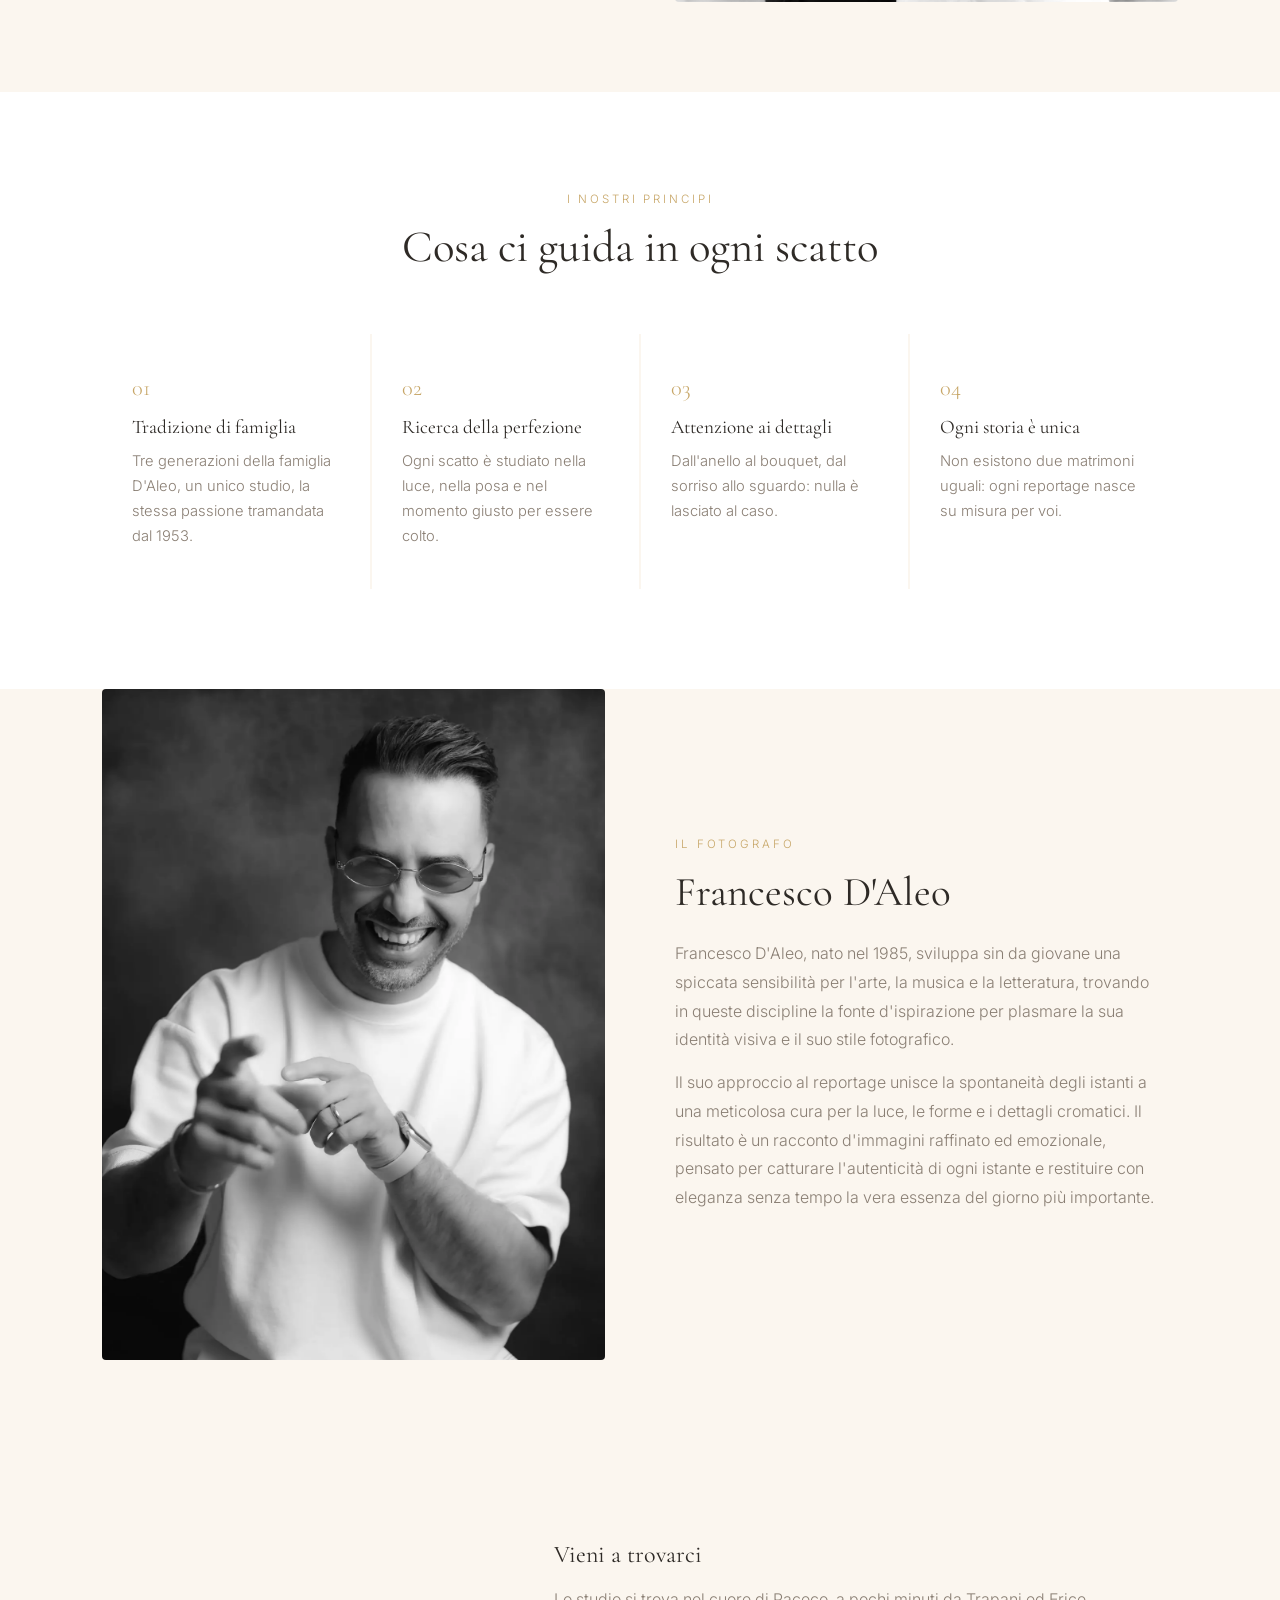
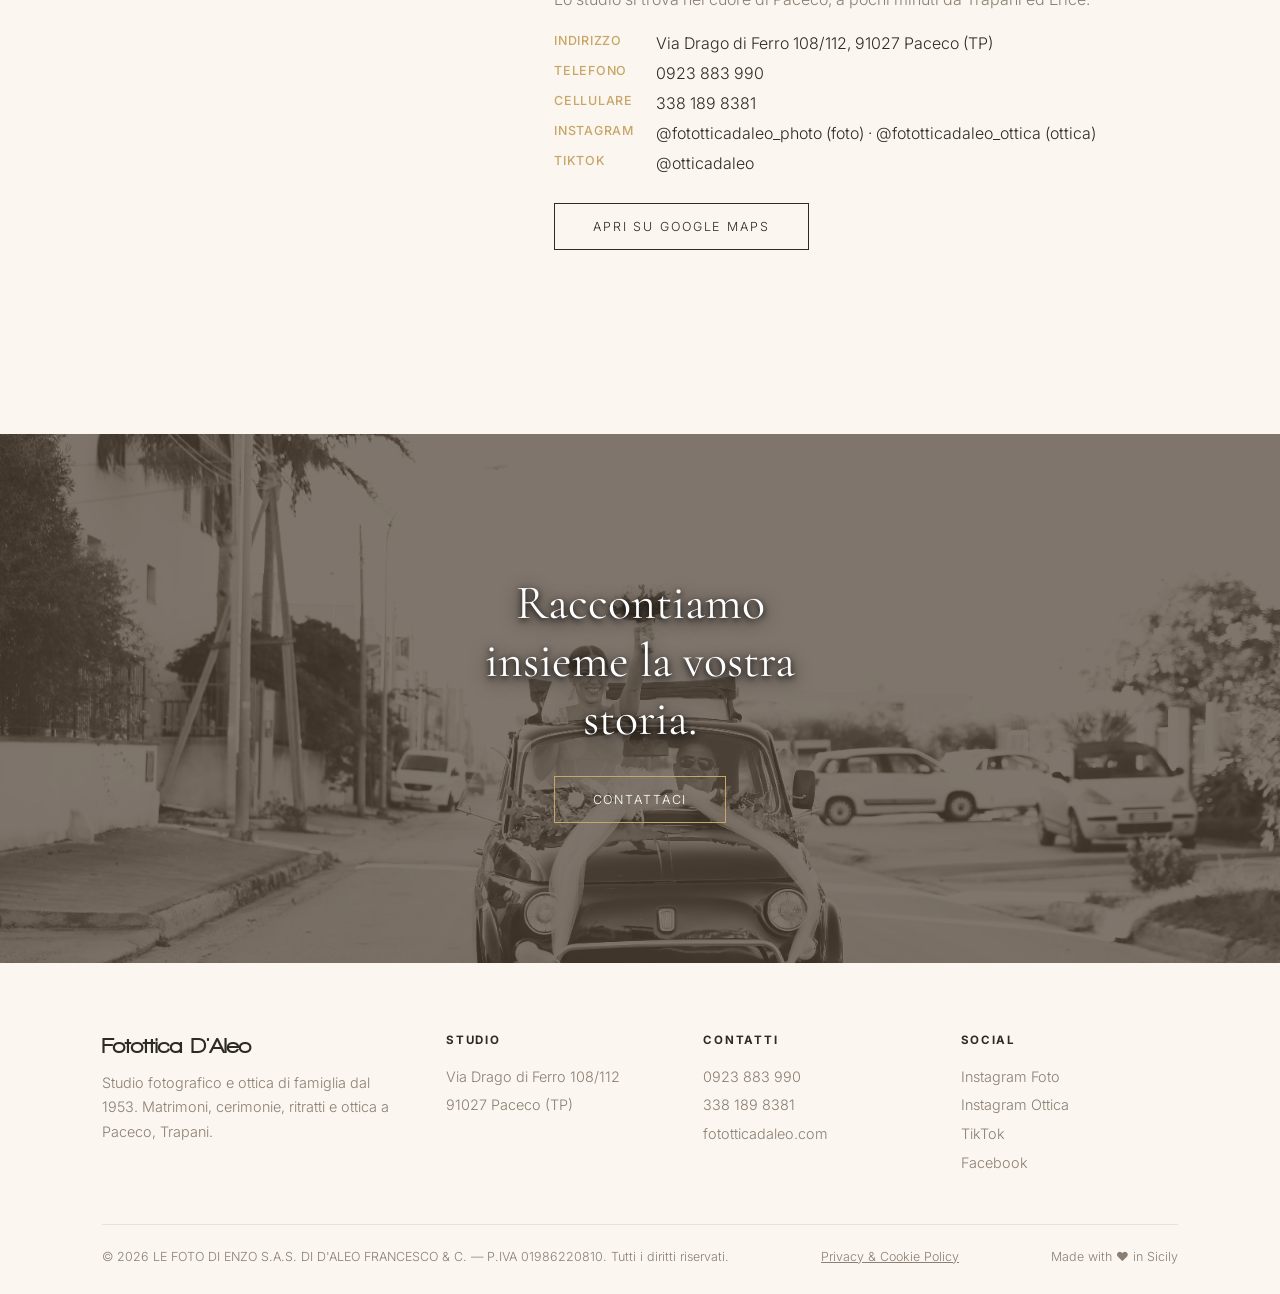
==== commit b1db284b: "Add files via upload" ====
--- a/chi-siamo.html
+++ b/chi-siamo.html
@@ -3,10 +3,42 @@
 <head>
 <meta charset="UTF-8">
 <meta name="viewport" content="width=device-width, initial-scale=1.0">
+<!-- Google Consent Mode v2: di default nega tutto finche' l'utente non accetta dal banner -->
+<script>
+  window.dataLayer = window.dataLayer || [];
+  function gtag(){dataLayer.push(arguments);}
+  var consensoGiaDato = localStorage.getItem('cookieChoice') === 'accepted';
+  gtag('consent', 'default', {
+    'ad_storage': 'denied',
+    'ad_user_data': 'denied',
+    'ad_personalization': 'denied',
+    'analytics_storage': consensoGiaDato ? 'granted' : 'denied'
+  });
+</script>
+<!-- Google Analytics 4 -->
+<script async src="https://www.googletagmanager.com/gtag/js?id=G-DK2MC1ZC4C"></script>
+<script>
+  gtag('js', new Date());
+  gtag('config', 'G-DK2MC1ZC4C');
+</script>
 <title>Chi Siamo — Fotottica D'Aleo | Francesco D'Aleo, fotografo a Paceco (TP)</title>
 <meta name="description" content="Fotottica D'Aleo: tre generazioni di fotografi a Paceco, Trapani, dal 1953. Scopri la nostra storia e Francesco D'Aleo, fotografo di matrimonio.">
 <meta name="keywords" content="fotografo paceco, fotografo trapani, francesco d'aleo fotografo, studio fotografico storico trapani, fotottica d'aleo chi siamo">
 <link rel="canonical" href="https://www.fototticadaleo.com/chi-siamo.html">
+<meta name="robots" content="index, follow">
+<meta property="og:type" content="website">
+<meta property="og:site_name" content="Fotottica D'Aleo">
+<meta property="og:locale" content="it_IT">
+<meta property="og:title" content="Chi Siamo — Fotottica D'Aleo | Francesco D'Aleo, fotografo a Paceco (TP)">
+<meta property="og:description" content="Fotottica D'Aleo: tre generazioni di fotografi a Paceco, Trapani, dal 1953. Scopri la nostra storia e Francesco D'Aleo, fotografo di matrimonio.">
+<meta property="og:url" content="https://www.fototticadaleo.com/chi-siamo.html">
+<meta property="og:image" content="https://www.fototticadaleo.com/images/fotomia.webp">
+<meta property="og:image:width" content="1200">
+<meta property="og:image:height" content="800">
+<meta name="twitter:card" content="summary_large_image">
+<meta name="twitter:title" content="Chi Siamo — Fotottica D'Aleo | Francesco D'Aleo, fotografo a Paceco (TP)">
+<meta name="twitter:description" content="Fotottica D'Aleo: tre generazioni di fotografi a Paceco, Trapani, dal 1953. Scopri la nostra storia e Francesco D'Aleo, fotografo di matrimonio.">
+<meta name="twitter:image" content="https://www.fototticadaleo.com/images/fotomia.webp">
 <link rel="preconnect" href="https://fonts.googleapis.com">
 <link rel="preconnect" href="https://fonts.gstatic.com" crossorigin>
 <link rel="icon" type="image/x-icon" href="images/favicon_io/favicon.ico">
@@ -29,16 +61,13 @@
 </head>
 <body>
 
-<div id="cursor"></div>
-<div id="cursor-ring"></div>
-<div id="progress"></div>
-
 <nav id="nav">
   <div class="logo"><span class="dot"></span>Fotottica D'Aleo</div>
   <div class="nav-links" id="navLinks">
     <a href="index.html">Home</a>
     <a href="chi-siamo.html" class="active">Chi Siamo</a>
     <a href="servizi.html">Servizi</a>
+    <a href="matrimoni.html">Matrimoni</a>
     <a href="ottica.html">Ottica</a>
     <a href="contatti.html">Contatti</a>
   </div>
@@ -76,7 +105,7 @@
       </div>
     </div>
     <div class="legacy-photo reveal tall">
-      <img src="images/sposo-solleva-sposa-bianco-nero.webp" alt="Abbraccio romantico con sposo che solleva la sposa in bianco e nero nello studio Fotottica D'Aleo">
+      <img src="images/sposo-solleva-sposa-bianco-nero.webp" alt="Abbraccio romantico con sposo che solleva la sposa in bianco e nero nello studio Fotottica D'Aleo" loading="lazy" decoding="async" width="1920" height="1280">
       <div class="frame"></div>
     </div>
   </div>
@@ -98,14 +127,14 @@
 <section class="legacy" style="padding-top:0;">
   <div class="legacy-inner reverse">
     <div class="legacy-photo reveal tall">
-      <img src="images/fotomia.webp" alt="Francesco D'Aleo, fotografo di matrimonio e titolare di Fotottica D'Aleo a Paceco">
+      <img src="images/fotomia.webp" alt="Francesco D'Aleo, fotografo di matrimonio e titolare di Fotottica D'Aleo a Paceco" loading="lazy" decoding="async" width="1366" height="2048">
       <div class="frame"></div>
     </div>
     <div class="reveal">
       <div class="legacy-eyebrow">Il fotografo</div>
       <h2>Francesco D'Aleo</h2>
-      <p>Francesco D'Aleo nasce nel 1985 e respira la fotografia fin da bambino grazie al nonno Francesco, affermato fotografo matrimonialista. Appassionato d'arte, musica e letteratura, muove i primi passi sul campo come assistente durante gli studi, sviluppando un forte legame con la fotografia di matrimonio.</p>
-      <p>Il suo è uno stile raffinato, spontaneo ed emozionale: un linguaggio ricco di dettagli dove luce, forma e colore raccontano con reale eleganza il giorno più importante di chi si affida alla sua visione.</p>
+      <p>Francesco D'Aleo, nato nel 1985, sviluppa sin da giovane una spiccata sensibilità per l'arte, la musica e la letteratura, trovando in queste discipline la fonte d'ispirazione per plasmare la sua identità visiva e il suo stile fotografico.</p>
+      <p>Il suo approccio al reportage unisce la spontaneità degli istanti a una meticolosa cura per la luce, le forme e i dettagli cromatici. Il risultato è un racconto d'immagini raffinato ed emozionale, pensato per catturare l'autenticità di ogni istante e restituire con eleganza senza tempo la vera essenza del giorno più importante.</p>
     </div>
   </div>
 </section>
@@ -164,27 +193,28 @@
   </div>
   <div class="footer-bottom">
     <span>© 2026 LE FOTO DI ENZO S.A.S. DI D'ALEO FRANCESCO & C. — P.IVA 01986220810. Tutti i diritti riservati.</span>
+    <span><a href="privacy.html" style="color:inherit; text-decoration:underline;">Privacy &amp; Cookie Policy</a></span>
     <span>Made with ❤️ in Sicily</span>
   </div>
 </footer>
 
-<!-- Banner Cookie GDPR in basso a sinistra -->
-<div id="cookie-banner" style="position: fixed; bottom: 20px; left: 20px; right: auto; max-width: 400px; background: rgba(18, 18, 18, 0.95); backdrop-filter: blur(8px); border: 1px solid var(--gold, #c5a059); padding: 20px; border-radius: 6px; color: #fff; font-size: 0.85rem; z-index: 9999; display: none; box-shadow: 0 10px 30px rgba(0,0,0,0.5);">
-  <p style="margin: 0 0 12px 0; line-height: 1.5;">Questo sito utilizza cookie tecnici e analitici per garantire la migliore esperienza di navigazione. Continuando a navigare, accetti l'uso dei cookie.</p>
-  <div style="display: flex; gap: 10px; justify-content: flex-end;">
-    <button id="accept-cookies" class="btn" style="padding: 8px 18px; font-size: 0.75rem; cursor: pointer;">Accetta</button>
+<div id="cookie-banner" class="cookie-banner">
+  <p>Questo sito utilizza cookie tecnici e analitici. <a href="privacy.html">Leggi la Privacy Policy</a></p>
+  <div class="cookie-buttons">
+    <button id="reject-cookies" class="btn-reject">Rifiuta</button>
+    <button id="accept-cookies" class="btn-accept">Accetta</button>
   </div>
 </div>
 
-<script>
-  if (!localStorage.getItem('cookiesAccepted')) {
-    document.getElementById('cookie-banner').style.display = 'block';
-  }
-  document.getElementById('accept-cookies').addEventListener('click', function() {
-    localStorage.setItem('cookiesAccepted', 'true');
-    document.getElementById('cookie-banner').style.display = 'none';
-  });
-</script>
+<a href="https://wa.me/393381898381?text=Salve,%20vorrei%20avere%20maggiori%20informazioni..." 
+   class="whatsapp-float" 
+   target="_blank" 
+   rel="noopener" 
+   aria-label="Contattaci su WhatsApp">
+  <svg viewBox="0 0 24 24" width="28" height="28" fill="currentColor">
+    <path d="M.057 24l1.687-6.163c-1.041-1.804-1.588-3.849-1.587-5.946.003-6.556 5.338-11.891 11.893-11.891 3.181.001 6.167 1.24 8.413 3.488 2.245 2.248 3.481 5.236 3.48 8.414-.003 6.557-5.338 11.892-11.893 11.892-1.99-.001-3.951-.5-5.688-1.448l-6.305 1.654zm6.597-3.807c1.676.995 3.276 1.591 5.392 1.592 5.448 0 9.886-4.434 9.889-9.885.002-5.462-4.415-9.89-9.881-9.892-5.452 0-9.887 4.434-9.889 9.884-.001 2.225.651 3.891 1.746 5.634l-.999 3.648 3.742-.981zm11.387-5.464c-.074-.124-.272-.198-.57-.347-.297-.149-1.758-.868-2.031-.967-.272-.099-.47-.149-.669.149-.198.297-.768.967-.941 1.165-.173.198-.347.223-.644.074-.297-.149-1.255-.462-2.39-1.475-.883-.788-1.48-1.761-1.653-2.059-.173-.297-.018-.458.13-.606.134-.133.297-.347.446-.521.151-.172.2-.296.3-.495.099-.198.05-.372-.025-.521-.075-.148-.669-1.611-.916-2.206-.242-.579-.487-.501-.669-.51l-.57-.01c-.198 0-.52.074-.792.372s-1.04 1.016-1.04 2.479 1.065 2.876 1.213 3.074c.149.198 2.095 3.2 5.076 4.487.709.306 1.263.489 1.694.626.712.226 1.36.194 1.872.118.571-.085 1.758-.719 2.006-1.413.248-.695.248-1.29.173-1.414z"/>
+  </svg>
+</a>
 
 <script src="assets/main.js"></script>
 </body>
--- a/assets/style.css
+++ b/assets/style.css
@@ -1,8 +1,10 @@
 @font-face {
   font-family: 'Walkway Black';
-  src: url('fonts/Walkway-Black.ttf') format('truetype');
+  src: url('fonts/Walkway-Black.woff') format('woff'),
+       url('fonts/Walkway-Black.ttf') format('truetype');
   font-weight: 400;
   font-style: normal;
+  font-display: swap;
 }
 
 :root {
@@ -70,7 +72,7 @@
   justify-content: space-between;
   padding: 26px 5vw;
   transition: background 0.4s ease, padding 0.4s ease, box-shadow 0.4s ease;
-  font-family: 'Walkway Black', sans-serif;
+  font-family: 'Walkway Black', 'Montserrat', sans-serif !important;
   background: transparent;
 }
 
@@ -81,7 +83,8 @@
 }
 
 .logo {
-  font-family: 'Walkway Black', sans-serif;
+  font-family: 'Walkway Black', 'Montserrat', sans-serif !important;
+  font-weight: normal;
   font-size: 1.4rem;
   color: #fff;
   display: flex;
@@ -109,6 +112,7 @@
   font-size: 0.8rem;
   letter-spacing: 0.1em;
   text-transform: uppercase;
+  font-family: 'Walkway Black', 'Montserrat', sans-serif !important;
 }
 
 .nav-links a {
@@ -117,6 +121,7 @@
   text-shadow: 0 2px 8px rgba(0, 0, 0, 0.85);
   position: relative;
   padding-bottom: 4px;
+  font-family: 'Walkway Black', 'Montserrat', sans-serif !important;
 }
 
 nav.scrolled .nav-links a { 
@@ -221,9 +226,9 @@
 
 .hero-sub {
   margin-top: 24px !important;
-  font-family: 'Cormorant Garamond', serif !important;
-  font-weight: 500 !important;
-  font-size: 2.6rem !important;
+  font-family: 'Walkway Black', 'Montserrat', sans-serif !important;
+  font-weight: 400 !important;
+  font-size: 2.2rem !important;
   line-height: 1.15 !important;
   color: #FFFFFF !important;
   letter-spacing: 0.02em !important;
@@ -234,7 +239,7 @@
 
 @media (max-width: 768px) {
   .hero-sub {
-    font-size: 2.4rem !important;
+    font-size: 2rem !important;
   }
 }
 
@@ -249,6 +254,7 @@
   color: #fff;
   overflow: hidden;
   background: var(--black);
+  font-family: 'Walkway Black', 'Montserrat', sans-serif !important;
 }
 
 .page-hero .bg {
@@ -268,26 +274,30 @@
   position: relative;
   z-index: 2;
   padding: 0 24px;
-  text-shadow: 0 2px 16px rgba(0,0,0,0.35);
+  text-shadow: 0 4px 18px rgba(0,0,0,0.85), 0 2px 6px rgba(0,0,0,0.9);
+  font-family: 'Walkway Black', 'Montserrat', sans-serif !important;
 }
 
 .page-eyebrow {
-  text-shadow: 2px 2px 4px #000000;
+  text-shadow: 0 2px 10px rgba(0,0,0,0.9), 0 0 4px rgba(0,0,0,0.8);
   font-size: 0.95rem;
   letter-spacing: 0.3em;
   text-transform: uppercase;
   color: var(--gold-dim);
   margin-bottom: 18px;
+  font-family: 'Walkway Black', 'Montserrat', sans-serif !important;
 }
 
 .page-hero h1 {
-  font-family: 'Walkway Black', sans-serif;
+  font-family: 'Walkway Black', 'Montserrat', sans-serif !important;
   font-size: clamp(2.2rem, 5.5vw, 4.4rem);
   line-height: 1.1;
+  font-weight: normal;
+  text-transform: uppercase;
 }
 
 .page-hero h1 em {
-  font-style: italic;
+  font-style: normal;
   color: var(--gold);
 }
 
@@ -298,6 +308,7 @@
   margin-right: auto;
   color: rgba(255,255,255,0.85);
   font-size: 1.25rem;
+  font-family: 'Walkway Black', 'Montserrat', sans-serif !important;
 }
 
 .statement {
@@ -647,12 +658,14 @@
   font-size: clamp(2rem, 4vw, 3rem);
   max-width: 16ch;
   margin: 0 auto 28px;
+  text-shadow: 0 4px 18px rgba(0,0,0,0.85), 0 2px 6px rgba(0,0,0,0.9);
 }
 
 .cta-section p {
   color: rgba(255,255,255,0.8);
   max-width: 50ch;
   margin: 0 auto 28px;
+  text-shadow: 0 2px 10px rgba(0,0,0,0.7);
 }
 
 .map-section { 
@@ -892,7 +905,8 @@
 }
 
 .footer-logo {
-  font-family: 'Walkway Black', sans-serif;
+  font-family: 'Walkway Black', 'Montserrat', sans-serif !important;
+  font-weight: normal;
   font-size: 1.4rem;
   margin-bottom: 14px;
 }
@@ -968,6 +982,7 @@
   flex-direction: column;
   justify-content: flex-start;
   transition: transform .35s ease, box-shadow .35s ease, border-color .35s ease;
+  -webkit-backdrop-filter: blur(10px);
   backdrop-filter: blur(10px);
 }
 
@@ -1025,13 +1040,6 @@
   }
   .service-clean-card.featured {
     padding: 34px 30px;
-  }
-}
-
-@media (hover: none) and (pointer: coarse) {
-  #cursor,
-  #cursor-ring {
-    display: none !important;
   }
 }
 
@@ -1119,4 +1127,25 @@
   .btn-reject {
     flex: 1;
   }
-}+}
+/* Pulsante WhatsApp flottante, uguale su tutte le pagine */
+.whatsapp-float {
+  position: fixed;
+  bottom: 25px;
+  right: 25px;
+  background-color: #25d366;
+  color: #fff;
+  width: 60px;
+  height: 60px;
+  border-radius: 50%;
+  display: flex;
+  align-items: center;
+  justify-content: center;
+  box-shadow: 0 4px 15px rgba(0,0,0,0.3);
+  z-index: 9998;
+  transition: transform 0.3s ease, background-color 0.3s ease;
+}
+.whatsapp-float:hover {
+  transform: scale(1.1);
+  background-color: #20ba5a;
+}
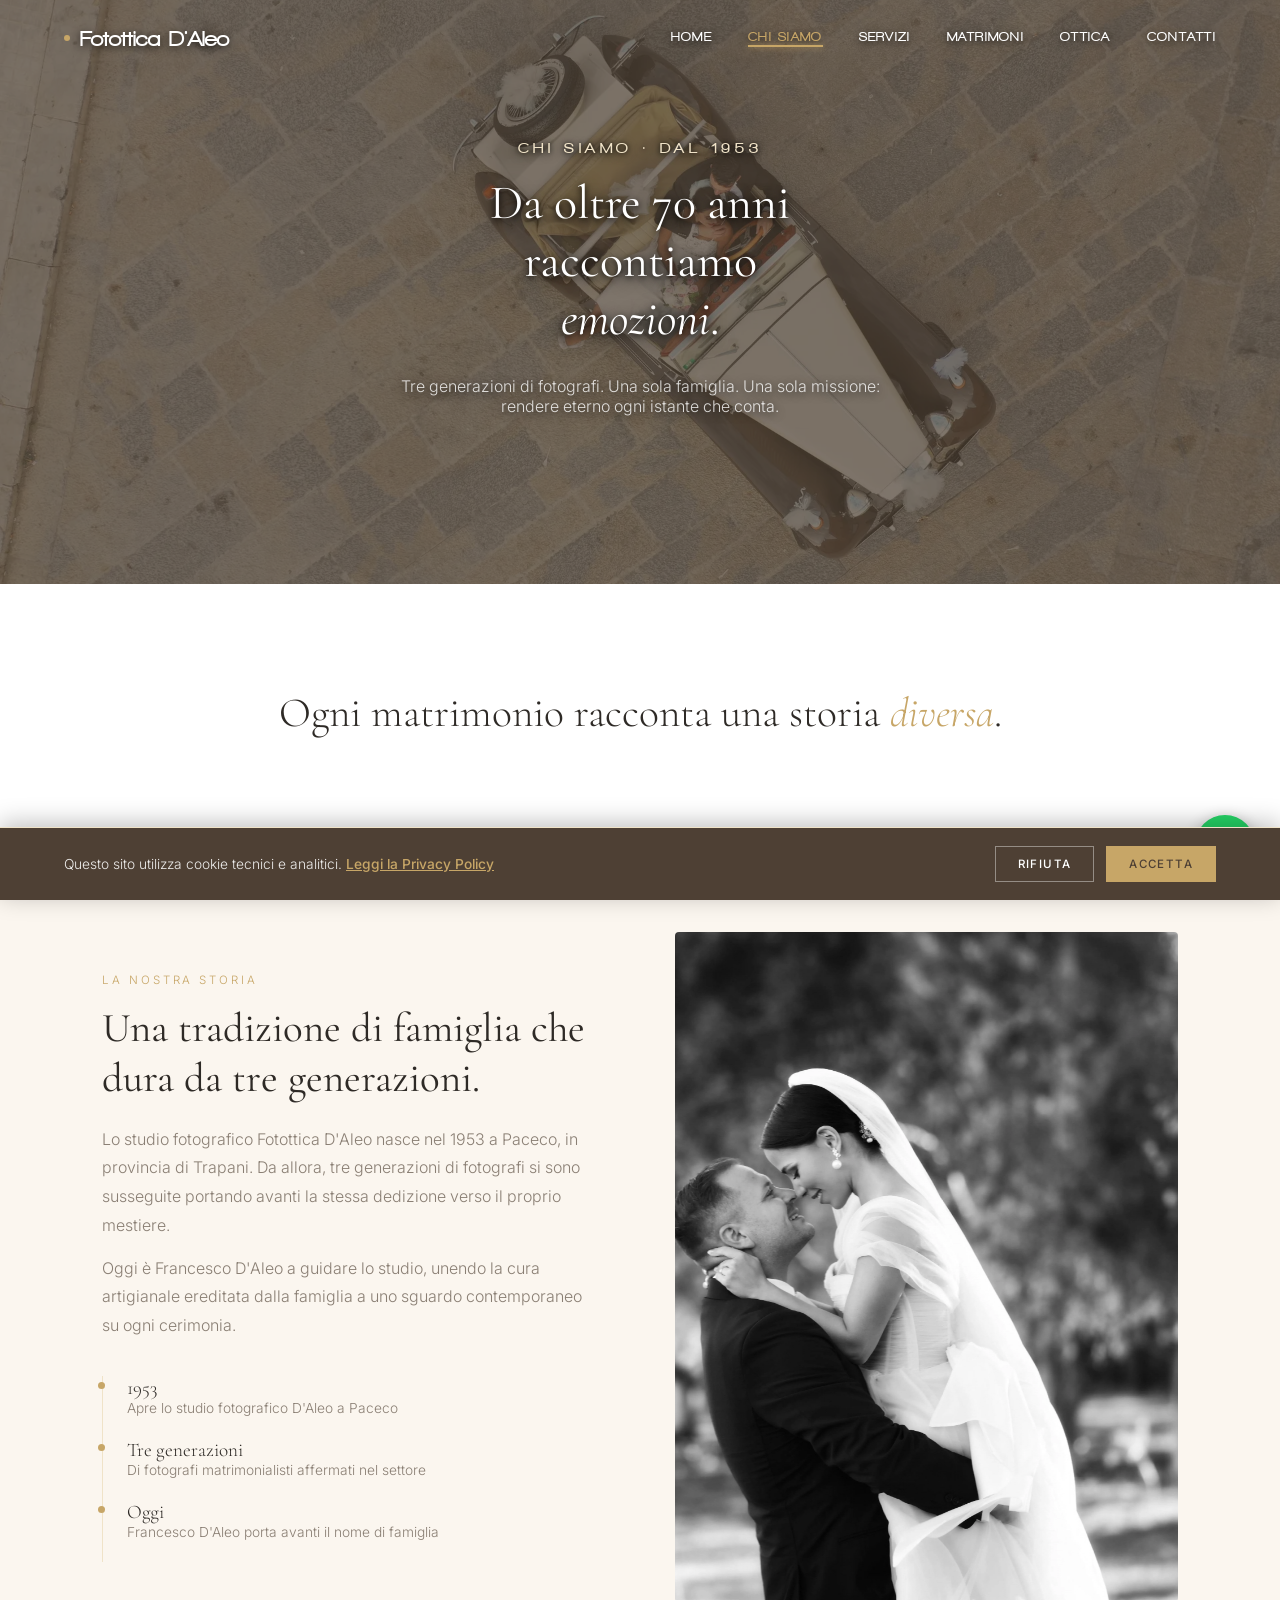
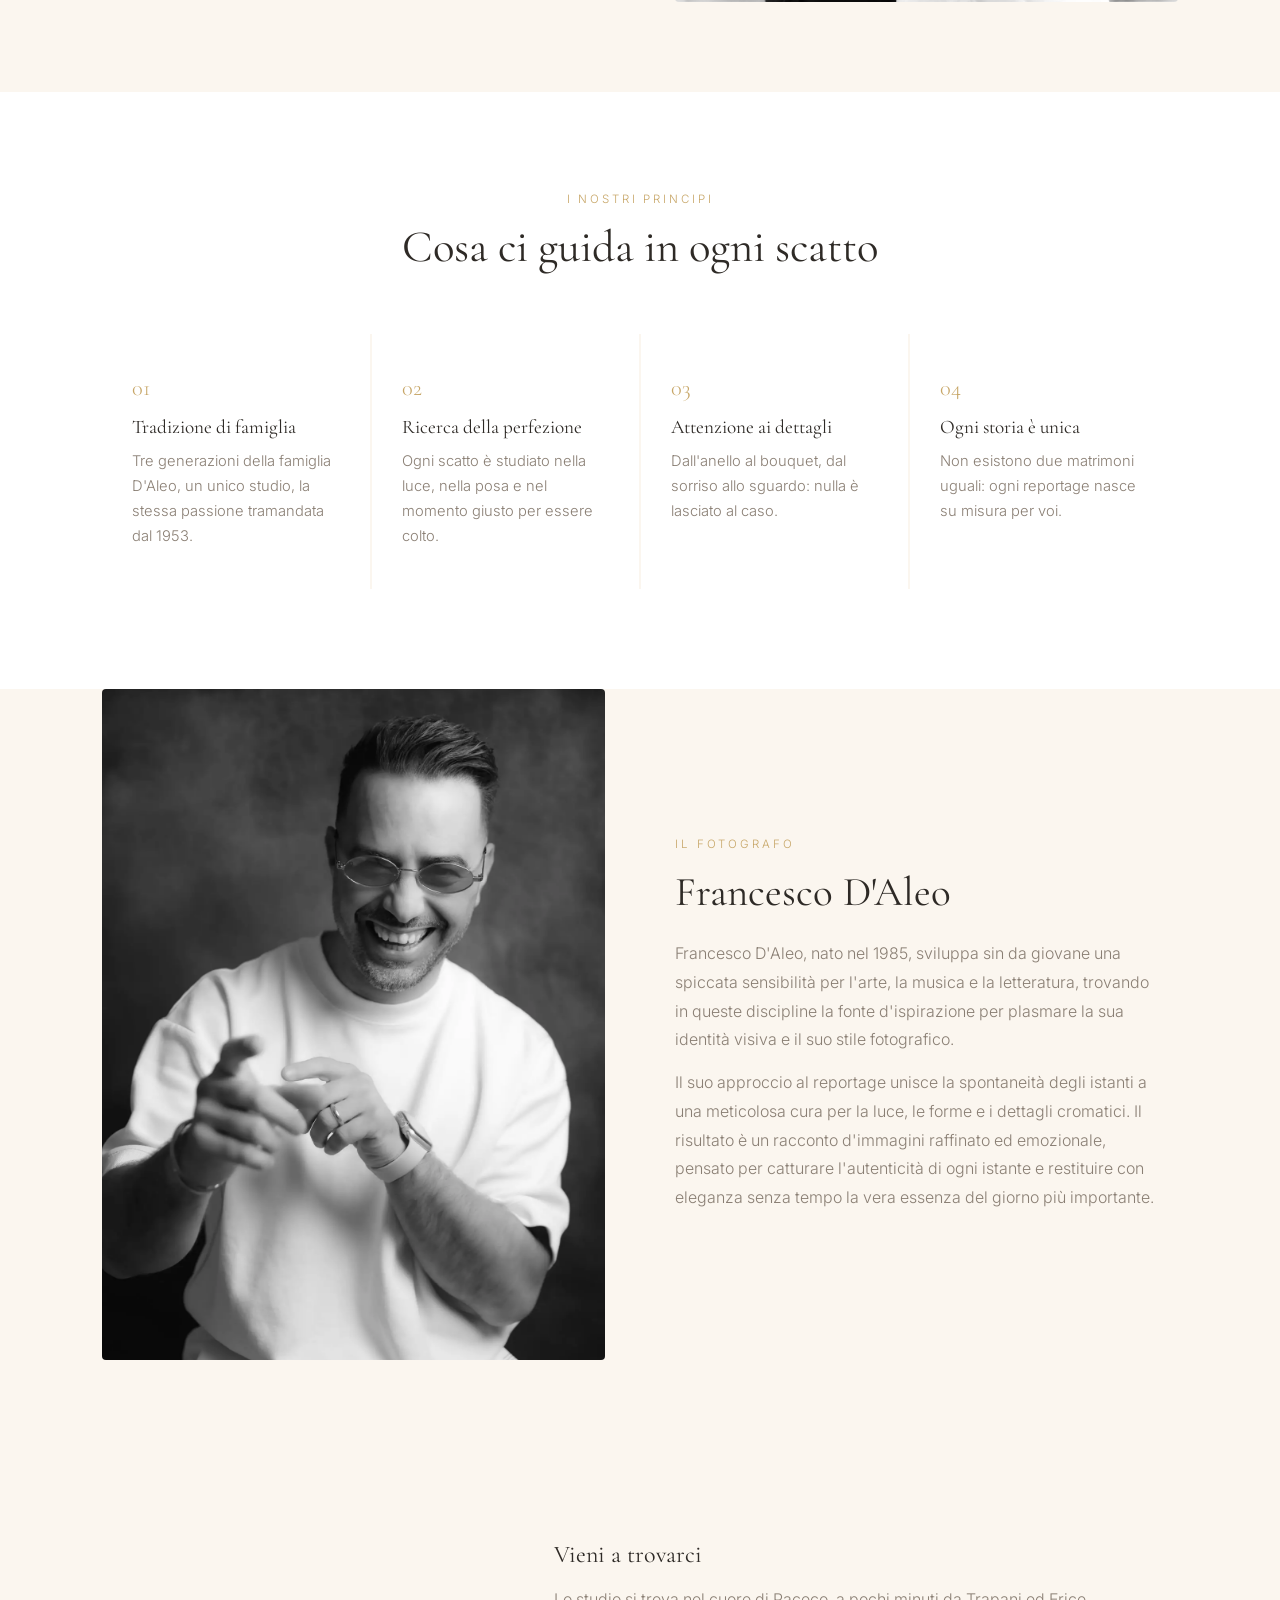
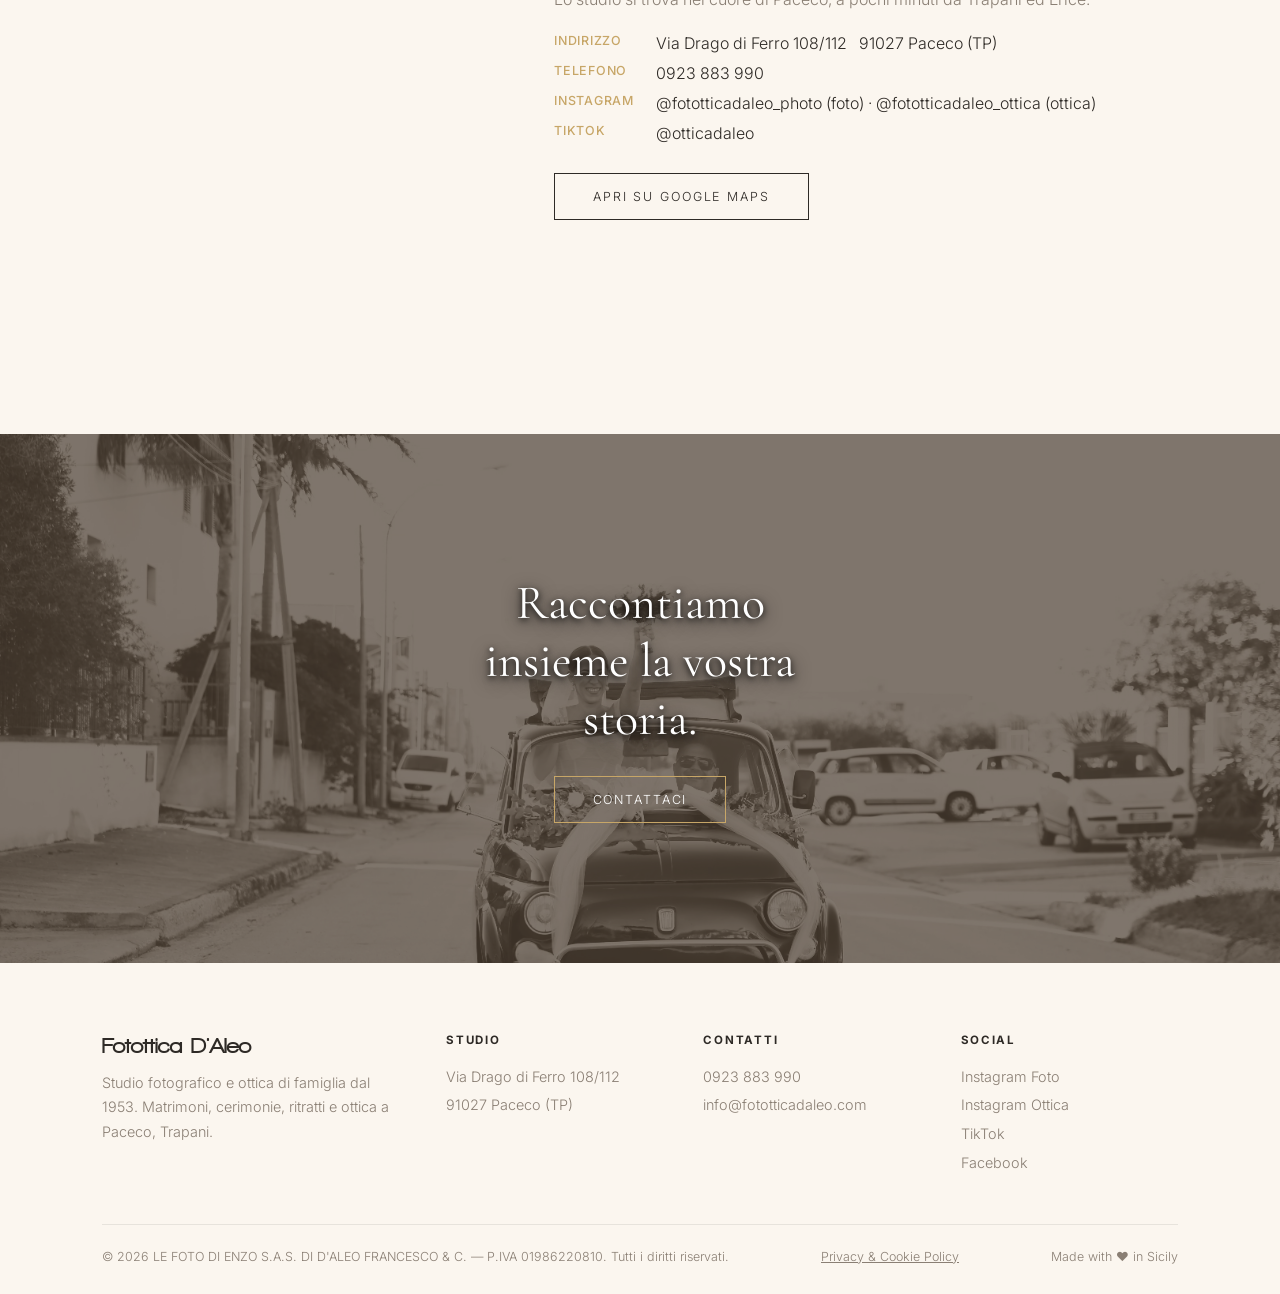
==== commit 7d6cc0fd: "Add files via upload" ====
--- a/chi-siamo.html
+++ b/chi-siamo.html
@@ -147,9 +147,10 @@
     <div class="map-info reveal">
       <h3>Vieni a trovarci</h3>
       <p>Lo studio si trova nel cuore di Paceco, a pochi minuti da Trapani ed Erice.</p>
-      <div class="row"><b>Indirizzo</b><span>Via Drago di Ferro 108/112, 91027 Paceco (TP)</span></div>
-      <div class="row"><b>Telefono</b><span>0923 883 990</span></div>
-      <div class="row"><b>Cellulare</b><span>338 189 8381</span></div>
+      <div class="row"><b>Indirizzo</b><span><a href="https://www.google.com/maps?cid=3227625112677387669&g_mp=CiVnb29nbGUubWFwcy5wbGFjZXMudjEuUGxhY2VzLkdldFBsYWNlEAMYASAFKgSoqNcy" target="_blank" rel="noopener noreferrer">
+Via Drago di Ferro 108/112<br></span>
+      <span>91027 Paceco (TP)</a></span></div>
+      <div class="row"><b>Telefono</b><span><a href="tel:+390923883990">0923 883 990</a></span></div>
       <div class="row"><b>Instagram</b><span><a href="https://www.instagram.com/fototticadaleo_photo/" target="_blank" rel="noopener">@fototticadaleo_photo</a> (foto) · <a href="https://www.instagram.com/fototticadaleo_ottica/" target="_blank" rel="noopener">@fototticadaleo_ottica</a> (ottica)</span></div>
       <div class="row"><b>TikTok</b><span><a href="https://www.tiktok.com/@otticadaleo" target="_blank" rel="noopener">@otticadaleo</a></span></div>
       <a href="https://www.google.com/maps?q=Via+Drago+di+Ferro+108,+91027+Paceco+TP" target="_blank" rel="noopener" class="btn btn-dark magnetic" style="margin-top:20px;"><span>Apri su Google Maps</span></a>
@@ -174,14 +175,14 @@
     </div>
     <div class="footer-col">
       <h4>Studio</h4>
-      <span>Via Drago di Ferro 108/112</span>
-      <span>91027 Paceco (TP)</span>
+      <span><a href="https://www.google.com/maps?cid=3227625112677387669&g_mp=CiVnb29nbGUubWFwcy5wbGFjZXMudjEuUGxhY2VzLkdldFBsYWNlEAMYASAFKgSoqNcy" target="_blank" rel="noopener noreferrer">
+Via Drago di Ferro 108/112<br></span>
+      <span>91027 Paceco (TP)</a></span>
     </div>
     <div class="footer-col">
       <h4>Contatti</h4>
       <a href="tel:+390923883990">0923 883 990</a>
-      <a href="tel:+393381898381">338 189 8381</a>
-      <a href="https://www.fototticadaleo.com" target="_blank" rel="noopener">fototticadaleo.com</a>
+	  <a href="mailto:info@fototticadaleo.com">info@fototticadaleo.com</a>
     </div>
     <div class="footer-col">
       <h4>Social</h4>
@@ -206,7 +207,7 @@
   </div>
 </div>
 
-<a href="https://wa.me/393381898381?text=Salve,%20vorrei%20avere%20maggiori%20informazioni..." 
+<a href="https://wa.me/39 0923 883 990?text=Salve,%20vorrei%20avere%20maggiori%20informazioni%20riguardo%20..." 
    class="whatsapp-float" 
    target="_blank" 
    rel="noopener" 
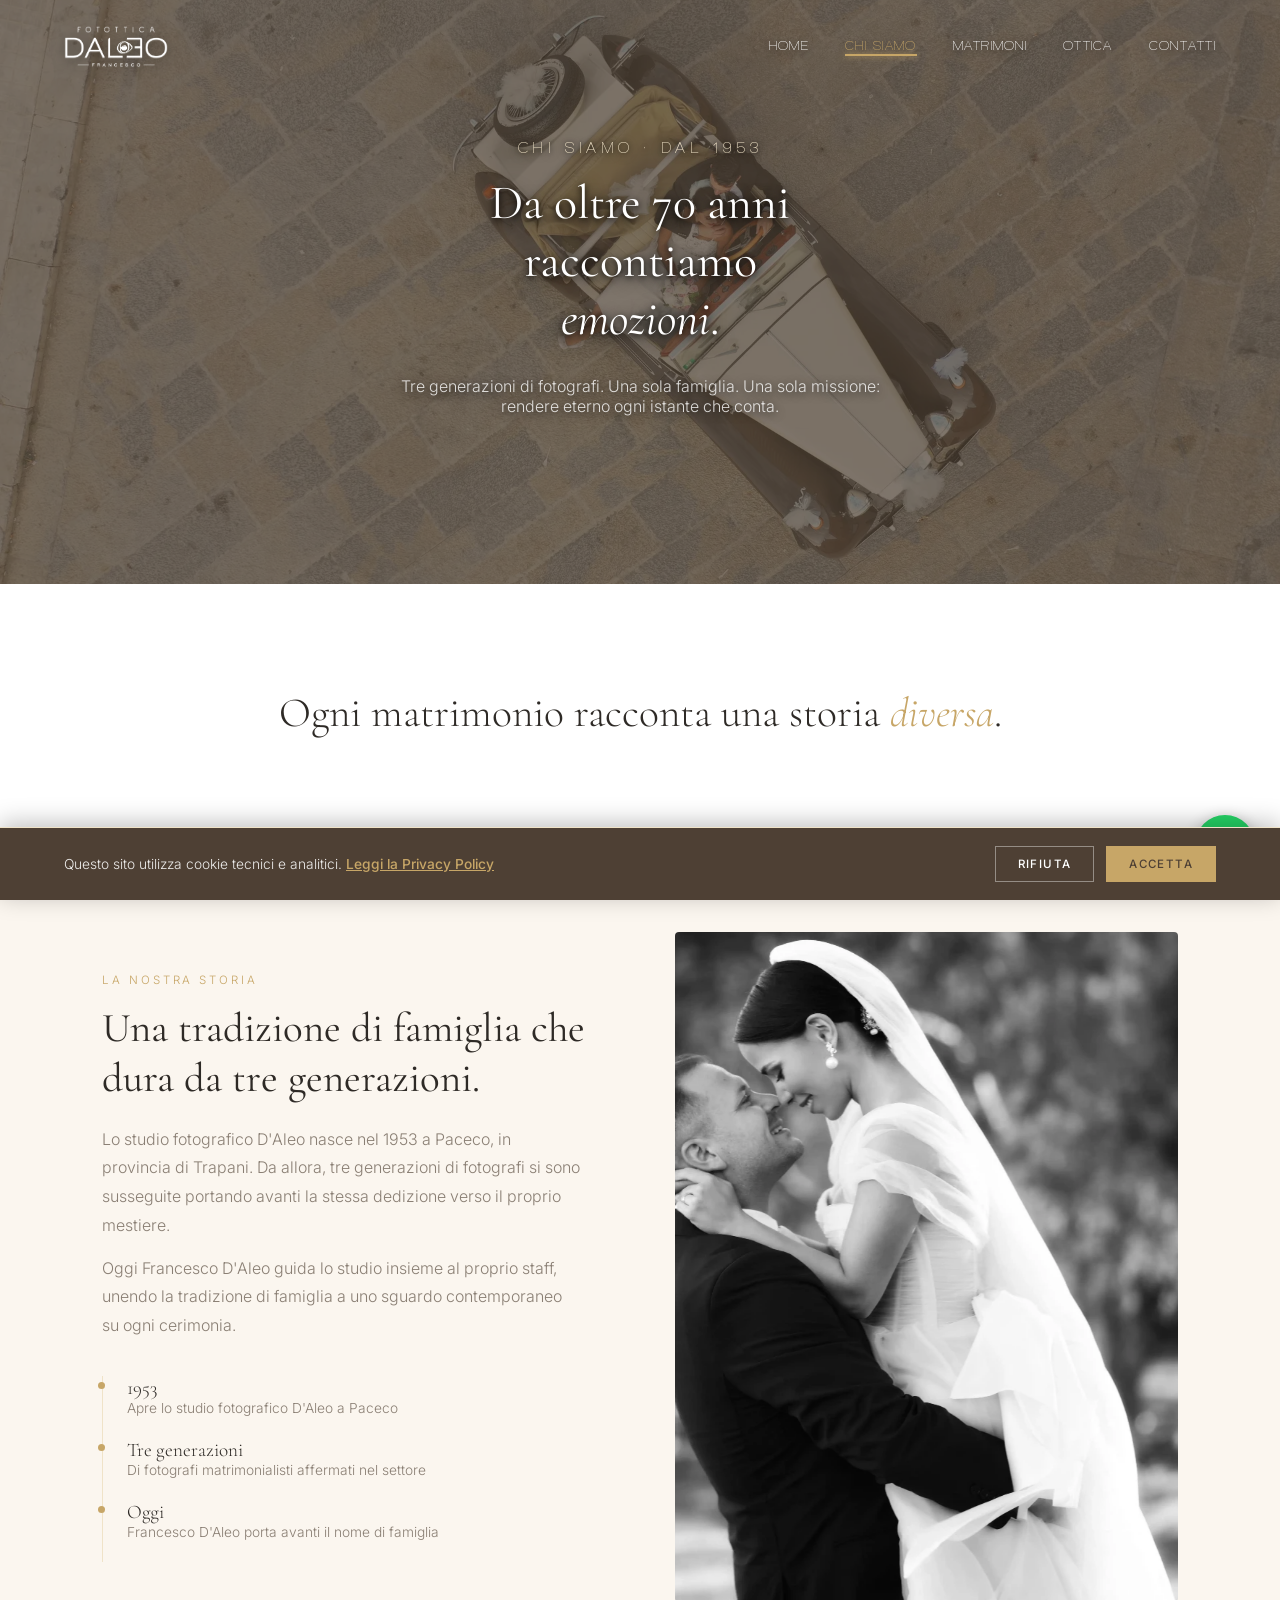
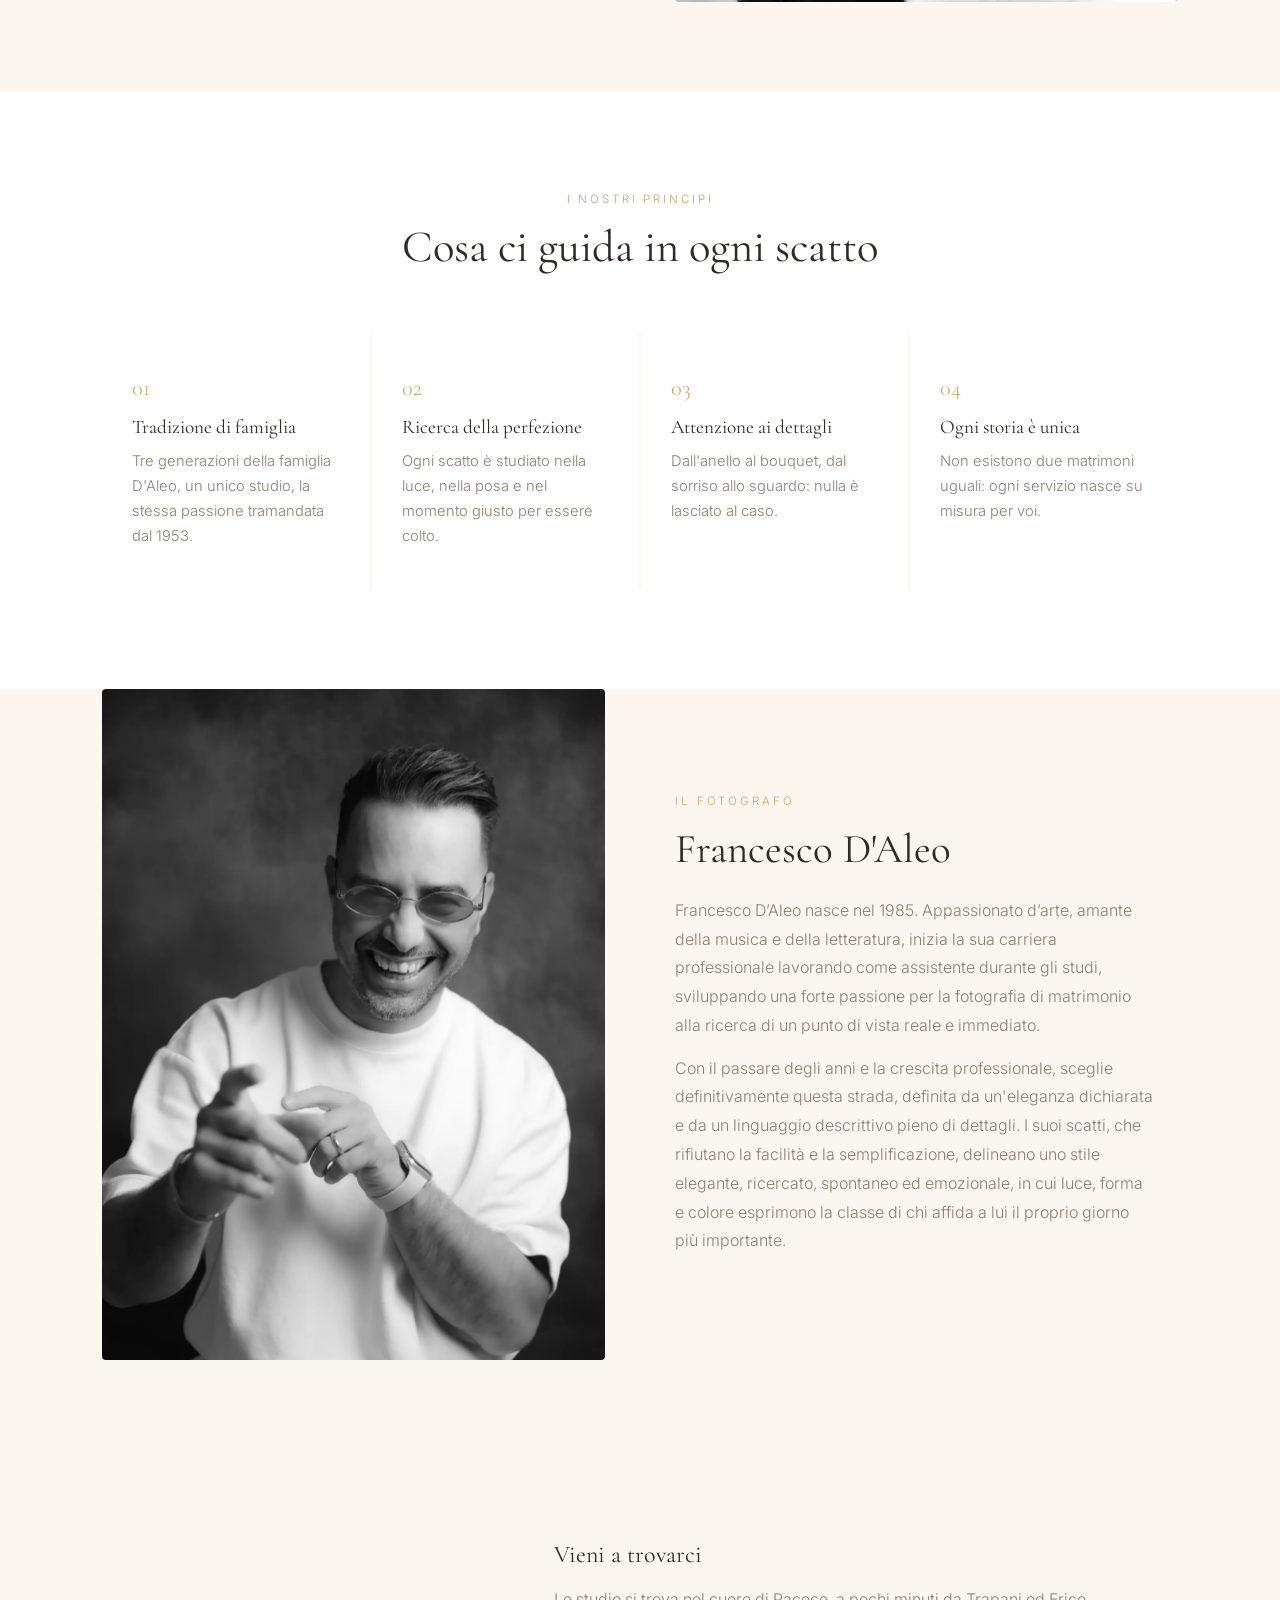
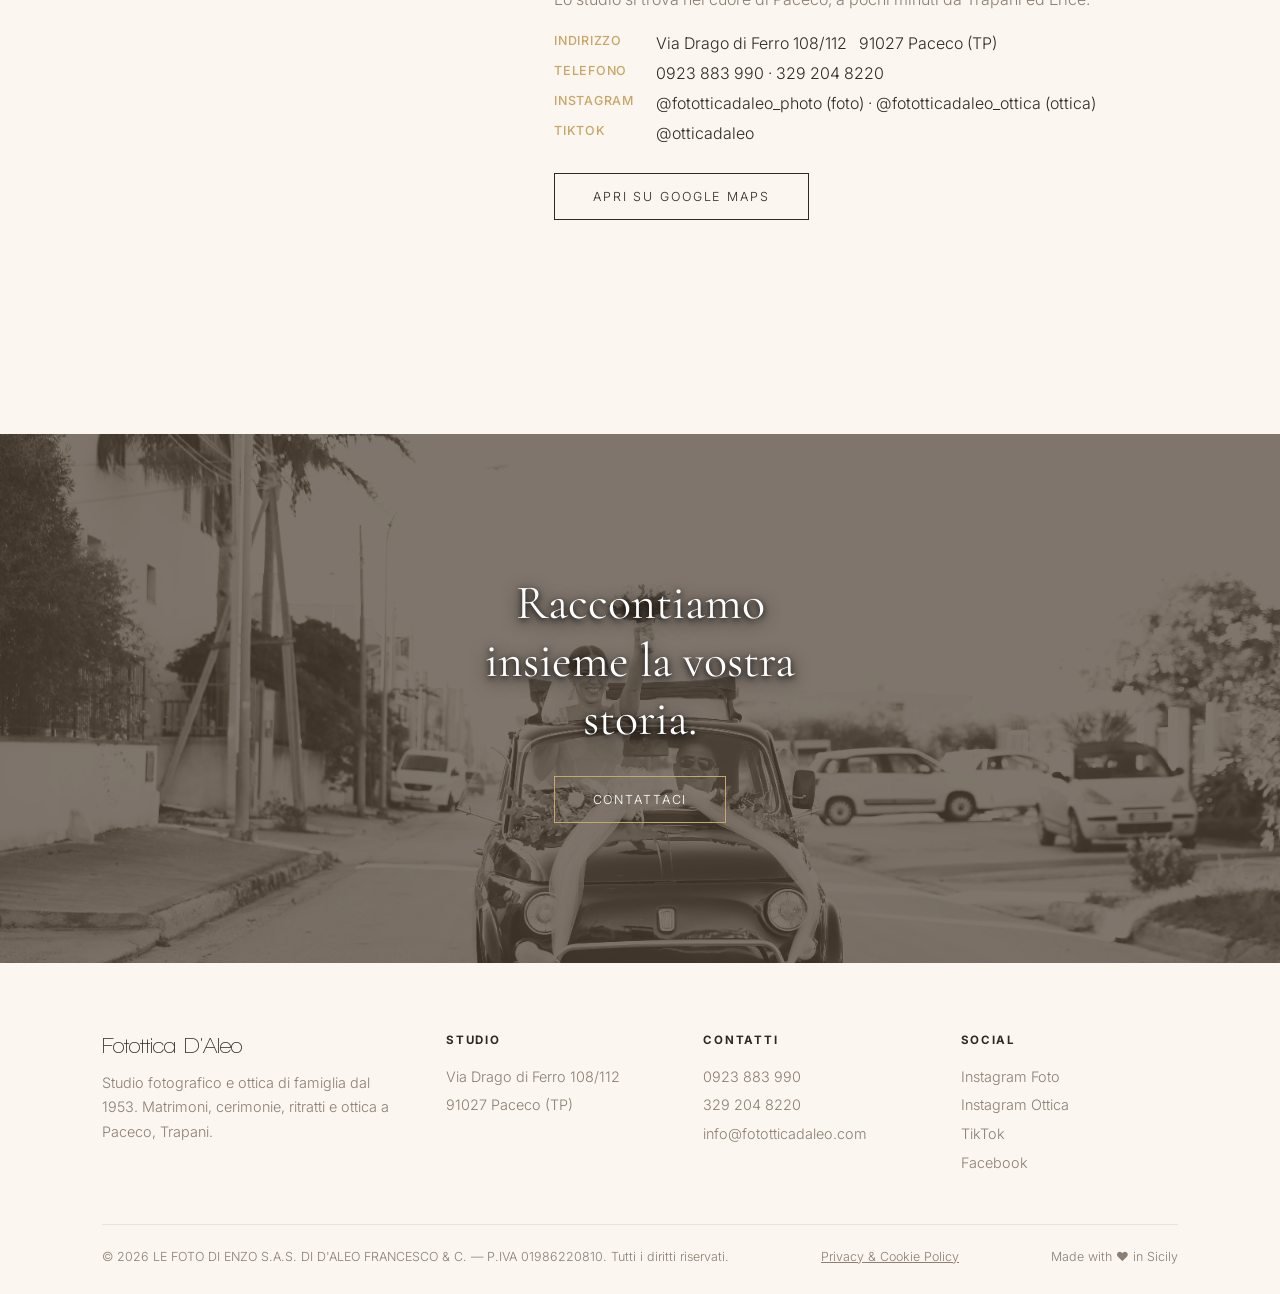
==== commit a639bfb5: "Add files via upload" ====
--- a/chi-siamo.html
+++ b/chi-siamo.html
@@ -62,11 +62,10 @@
 <body>
 
 <nav id="nav">
-  <div class="logo"><span class="dot"></span>Fotottica D'Aleo</div>
+  <a href="index.html" class="logo"><img src="images/logo.png" alt="Fotottica D'Aleo" class="logo-img"></a>
   <div class="nav-links" id="navLinks">
     <a href="index.html">Home</a>
     <a href="chi-siamo.html" class="active">Chi Siamo</a>
-    <a href="servizi.html">Servizi</a>
     <a href="matrimoni.html">Matrimoni</a>
     <a href="ottica.html">Ottica</a>
     <a href="contatti.html">Contatti</a>
@@ -96,8 +95,8 @@
     <div class="reveal">
       <div class="legacy-eyebrow">La nostra storia</div>
       <h2>Una tradizione di famiglia che dura da tre generazioni.</h2>
-      <p>Lo studio fotografico Fotottica D'Aleo nasce nel 1953 a Paceco, in provincia di Trapani. Da allora, tre generazioni di fotografi si sono susseguite portando avanti la stessa dedizione verso il proprio mestiere.</p>
-      <p>Oggi è Francesco D'Aleo a guidare lo studio, unendo la cura artigianale ereditata dalla famiglia a uno sguardo contemporaneo su ogni cerimonia.</p>
+      <p>Lo studio fotografico D'Aleo nasce nel 1953 a Paceco, in provincia di Trapani. Da allora, tre generazioni di fotografi si sono susseguite portando avanti la stessa dedizione verso il proprio mestiere.</p>
+      <p>Oggi Francesco D'Aleo guida lo studio insieme al proprio staff, unendo la tradizione di famiglia a uno sguardo contemporaneo su ogni cerimonia.</p>
       <div class="gen-line">
         <div class="gen-item"><div class="gen-year">1953</div><div class="gen-desc">Apre lo studio fotografico D'Aleo a Paceco</div></div>
         <div class="gen-item"><div class="gen-year">Tre generazioni</div><div class="gen-desc">Di fotografi matrimonialisti affermati nel settore</div></div>
@@ -105,7 +104,7 @@
       </div>
     </div>
     <div class="legacy-photo reveal tall">
-      <img src="images/sposo-solleva-sposa-bianco-nero.webp" alt="Abbraccio romantico con sposo che solleva la sposa in bianco e nero nello studio Fotottica D'Aleo" loading="lazy" decoding="async" width="1920" height="1280">
+      <img src="images/sposo-solleva-sposa-bianco-nero-legacy.webp" alt="Abbraccio romantico con sposo che solleva la sposa in bianco e nero nello studio Fotottica D'Aleo" loading="lazy" decoding="async" width="750" height="1000">
       <div class="frame"></div>
     </div>
   </div>
@@ -120,21 +119,21 @@
     <div class="value-card reveal"><div class="value-num">01</div><h3>Tradizione di famiglia</h3><p>Tre generazioni della famiglia D'Aleo, un unico studio, la stessa passione tramandata dal 1953.</p></div>
     <div class="value-card reveal"><div class="value-num">02</div><h3>Ricerca della perfezione</h3><p>Ogni scatto è studiato nella luce, nella posa e nel momento giusto per essere colto.</p></div>
     <div class="value-card reveal"><div class="value-num">03</div><h3>Attenzione ai dettagli</h3><p>Dall'anello al bouquet, dal sorriso allo sguardo: nulla è lasciato al caso.</p></div>
-    <div class="value-card reveal"><div class="value-num">04</div><h3>Ogni storia è unica</h3><p>Non esistono due matrimoni uguali: ogni reportage nasce su misura per voi.</p></div>
+    <div class="value-card reveal"><div class="value-num">04</div><h3>Ogni storia è unica</h3><p>Non esistono due matrimoni uguali: ogni servizio nasce su misura per voi.</p></div>
   </div>
 </section>
 
 <section class="legacy" style="padding-top:0;">
   <div class="legacy-inner reverse">
     <div class="legacy-photo reveal tall">
-      <img src="images/fotomia.webp" alt="Francesco D'Aleo, fotografo di matrimonio e titolare di Fotottica D'Aleo a Paceco" loading="lazy" decoding="async" width="1366" height="2048">
+      <img src="images/fotomia.webp" alt="Francesco D'Aleo, fotografo di matrimonio e titolare di Fotottica D'Aleo a Paceco" loading="lazy" decoding="async" width="1366" height="2048" style="object-position: 60% 18%;">
       <div class="frame"></div>
     </div>
     <div class="reveal">
       <div class="legacy-eyebrow">Il fotografo</div>
       <h2>Francesco D'Aleo</h2>
-      <p>Francesco D'Aleo, nato nel 1985, sviluppa sin da giovane una spiccata sensibilità per l'arte, la musica e la letteratura, trovando in queste discipline la fonte d'ispirazione per plasmare la sua identità visiva e il suo stile fotografico.</p>
-      <p>Il suo approccio al reportage unisce la spontaneità degli istanti a una meticolosa cura per la luce, le forme e i dettagli cromatici. Il risultato è un racconto d'immagini raffinato ed emozionale, pensato per catturare l'autenticità di ogni istante e restituire con eleganza senza tempo la vera essenza del giorno più importante.</p>
+      <p>Francesco D’Aleo nasce nel 1985. Appassionato d’arte, amante della musica e della letteratura, inizia la sua carriera professionale lavorando come assistente durante gli studi, sviluppando una forte passione per la fotografia di matrimonio alla ricerca di un punto di vista reale e immediato.</p>
+      <p>Con il passare degli anni e la crescita professionale, sceglie definitivamente questa strada, definita da un'eleganza dichiarata e da un linguaggio descrittivo pieno di dettagli. I suoi scatti, che rifiutano la facilità e la semplificazione, delineano uno stile elegante, ricercato, spontaneo ed emozionale, in cui luce, forma e colore esprimono la classe di chi affida a lui il proprio giorno più importante.</p>
     </div>
   </div>
 </section>
@@ -150,7 +149,7 @@
       <div class="row"><b>Indirizzo</b><span><a href="https://www.google.com/maps?cid=3227625112677387669&g_mp=CiVnb29nbGUubWFwcy5wbGFjZXMudjEuUGxhY2VzLkdldFBsYWNlEAMYASAFKgSoqNcy" target="_blank" rel="noopener noreferrer">
 Via Drago di Ferro 108/112<br></span>
       <span>91027 Paceco (TP)</a></span></div>
-      <div class="row"><b>Telefono</b><span><a href="tel:+390923883990">0923 883 990</a></span></div>
+      <div class="row"><b>Telefono</b><span><a href="tel:+390923883990">0923 883 990</a> · <a href="tel:+393292048220">329 204 8220</a></span></div>
       <div class="row"><b>Instagram</b><span><a href="https://www.instagram.com/fototticadaleo_photo/" target="_blank" rel="noopener">@fototticadaleo_photo</a> (foto) · <a href="https://www.instagram.com/fototticadaleo_ottica/" target="_blank" rel="noopener">@fototticadaleo_ottica</a> (ottica)</span></div>
       <div class="row"><b>TikTok</b><span><a href="https://www.tiktok.com/@otticadaleo" target="_blank" rel="noopener">@otticadaleo</a></span></div>
       <a href="https://www.google.com/maps?q=Via+Drago+di+Ferro+108,+91027+Paceco+TP" target="_blank" rel="noopener" class="btn btn-dark magnetic" style="margin-top:20px;"><span>Apri su Google Maps</span></a>
@@ -182,6 +181,7 @@
     <div class="footer-col">
       <h4>Contatti</h4>
       <a href="tel:+390923883990">0923 883 990</a>
+      <a href="tel:+393292048220">329 204 8220</a>
 	  <a href="mailto:info@fototticadaleo.com">info@fototticadaleo.com</a>
     </div>
     <div class="footer-col">
@@ -207,7 +207,7 @@
   </div>
 </div>
 
-<a href="https://wa.me/39 0923 883 990?text=Salve,%20vorrei%20avere%20maggiori%20informazioni%20riguardo%20..." 
+<a href="https://wa.me/+390923883990?text=Salve,%20ho%20visto%20il%20vostro%20sito,%20vorrei%20avere%20maggiori%20informazioni%20riguardo..." 
    class="whatsapp-float" 
    target="_blank" 
    rel="noopener" 
--- a/assets/style.css
+++ b/assets/style.css
@@ -1,7 +1,7 @@
 @font-face {
   font-family: 'Walkway Black';
-  src: url('fonts/Walkway-Black.woff') format('woff'),
-       url('fonts/Walkway-Black.ttf') format('truetype');
+  src: url('fonts/Walkway-SemiBold.woff') format('woff'),
+       url('fonts/Walkway-SemiBold.ttf') format('truetype');
   font-weight: 400;
   font-style: normal;
   font-display: swap;
@@ -92,6 +92,20 @@
   gap: 10px;
   transition: color 0.4s ease;
   text-shadow: 0 2px 8px rgba(0, 0, 0, 0.85);
+}
+
+/* Logo immagine: bianco quando la nav è trasparente sull'hero,
+   torna al colore originale (nero) quando la nav diventa bianca */
+.logo-img {
+  height: 42px;
+  width: auto;
+  display: block;
+  filter: brightness(0) invert(1) drop-shadow(0 2px 6px rgba(0,0,0,0.5));
+  transition: filter 0.4s ease, height 0.4s ease;
+}
+nav.scrolled .logo-img {
+  filter: none;
+  height: 36px;
 }
 
 nav.scrolled .logo { 
@@ -970,6 +984,15 @@
   display: grid;
   grid-template-columns: repeat(2, 1fr);
   gap: 28px;
+}
+
+.services-clean-grid.three-col {
+  grid-template-columns: repeat(3, 1fr);
+}
+@media (max-width: 900px) {
+  .services-clean-grid.three-col {
+    grid-template-columns: 1fr;
+  }
 }
 
 .service-clean-card {
@@ -1149,3 +1172,105 @@
   transform: scale(1.1);
   background-color: #20ba5a;
 }
+
+/* Sezione recensioni in stile chat/messaggi (index.html) */
+.reviews-chat {
+  padding: 100px 8vw;
+  background: var(--bg-soft);
+}
+
+.chat-thread {
+  max-width: 720px;
+  margin: 50px auto 0;
+  display: flex;
+  flex-direction: column;
+  gap: 18px;
+}
+
+.chat-bubble {
+  align-self: flex-start;
+  max-width: 78%;
+  background: #fff;
+  border: 1px solid var(--gold-dim);
+  border-radius: 18px 18px 18px 4px;
+  padding: 18px 22px;
+  box-shadow: 0 6px 18px rgba(78,64,52,0.06);
+}
+
+.chat-bubble.mine {
+  align-self: flex-end;
+  background: var(--blush);
+  border-radius: 18px 18px 4px 18px;
+}
+
+.chat-bubble-head {
+  display: flex;
+  align-items: center;
+  justify-content: space-between;
+  gap: 12px;
+  margin-bottom: 8px;
+}
+
+.chat-name {
+  font-family: 'Cormorant Garamond', serif;
+  font-size: 1.15rem;
+  color: var(--ink);
+}
+
+.chat-stars {
+  color: var(--gold);
+  font-size: 0.85rem;
+  letter-spacing: 1px;
+}
+
+.chat-bubble p {
+  font-size: 0.95rem;
+  line-height: 1.6;
+  color: var(--ink);
+}
+
+.chat-date {
+  display: block;
+  margin-top: 10px;
+  font-size: 0.72rem;
+  letter-spacing: 0.05em;
+  text-transform: uppercase;
+  color: var(--ink-soft);
+}
+
+.reviews-cta {
+  margin-top: 55px;
+  display: flex;
+  flex-direction: column;
+  align-items: center;
+  gap: 18px;
+  text-align: center;
+}
+
+.reviews-score {
+  display: flex;
+  align-items: center;
+  gap: 10px;
+  font-size: 0.95rem;
+  color: var(--ink-soft);
+}
+
+.reviews-score-num {
+  font-family: 'Cormorant Garamond', serif;
+  font-size: 1.6rem;
+  color: var(--ink);
+}
+
+.reviews-cta .btn-dark {
+  border-color: var(--ink);
+  color: var(--ink);
+}
+
+.reviews-cta .btn-dark:hover {
+  background: var(--ink);
+  color: #fff;
+}
+
+@media (max-width: 640px) {
+  .chat-bubble { max-width: 92%; }
+}
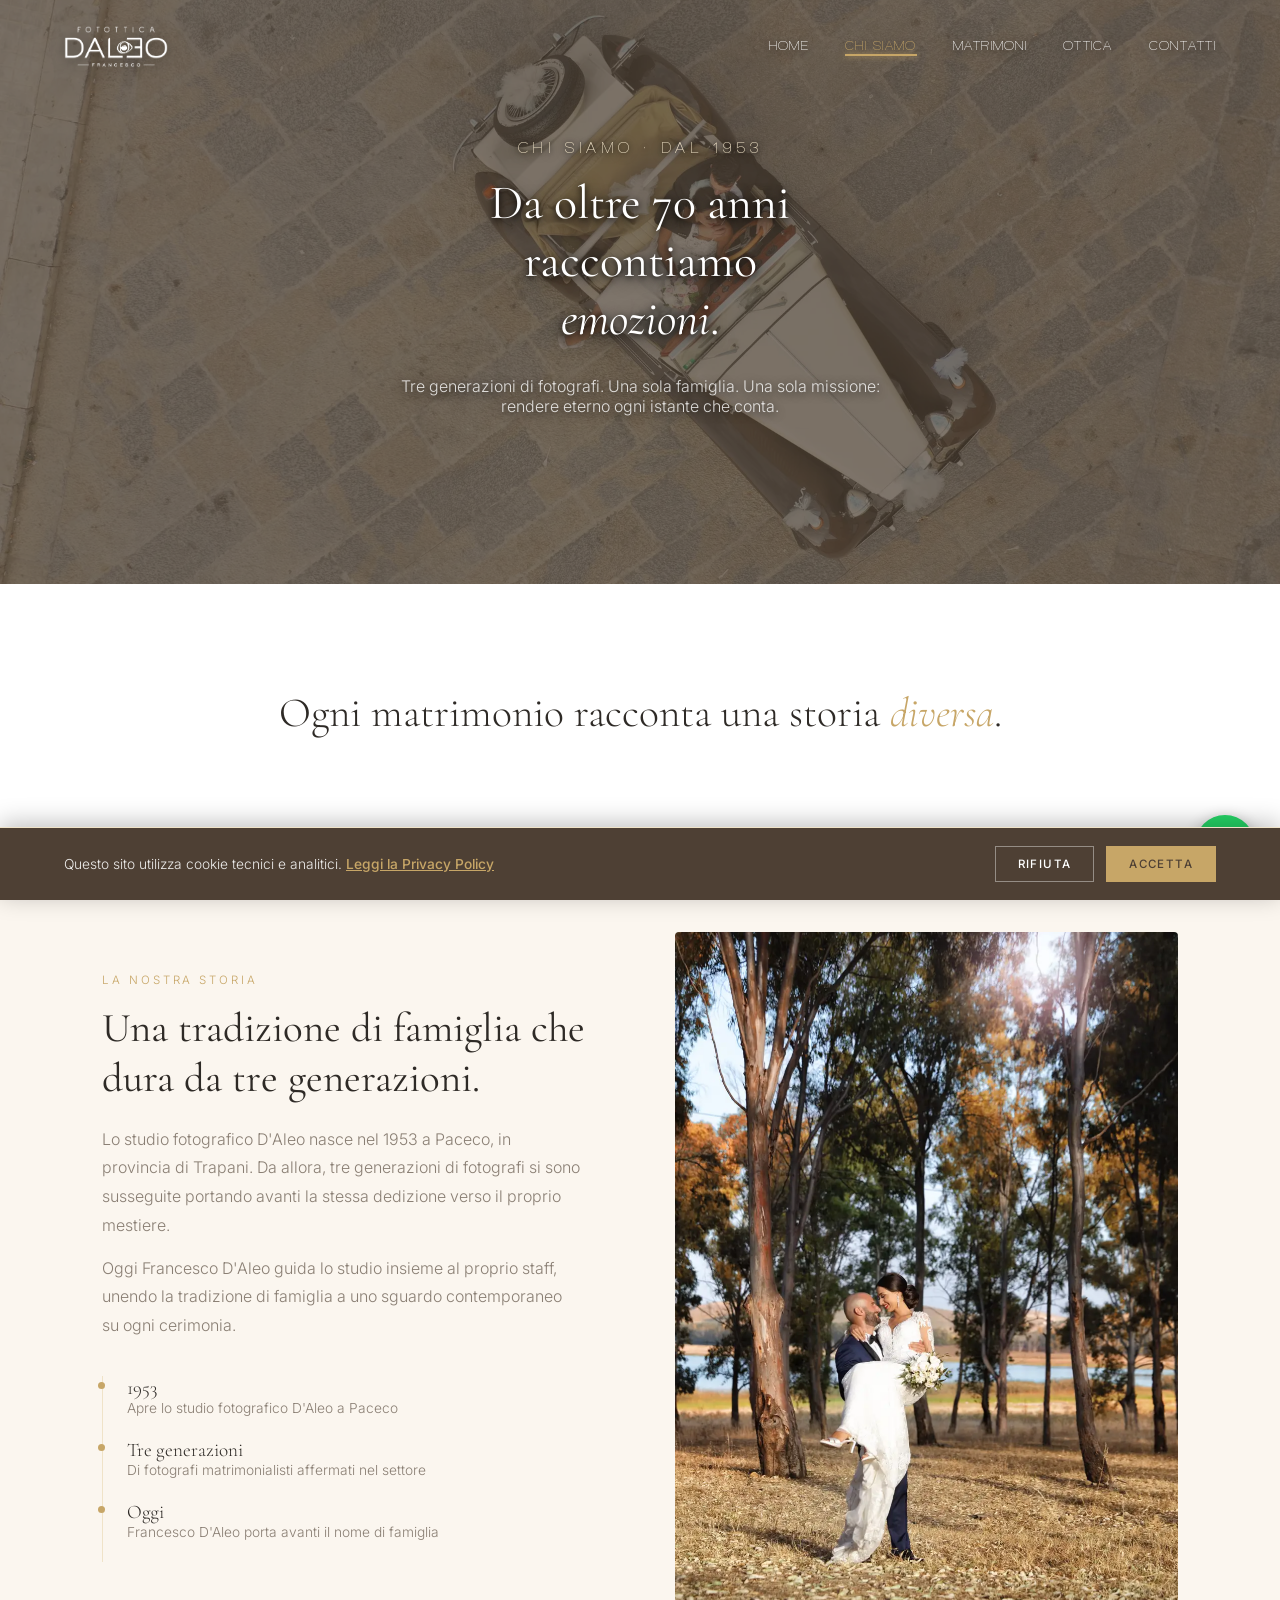
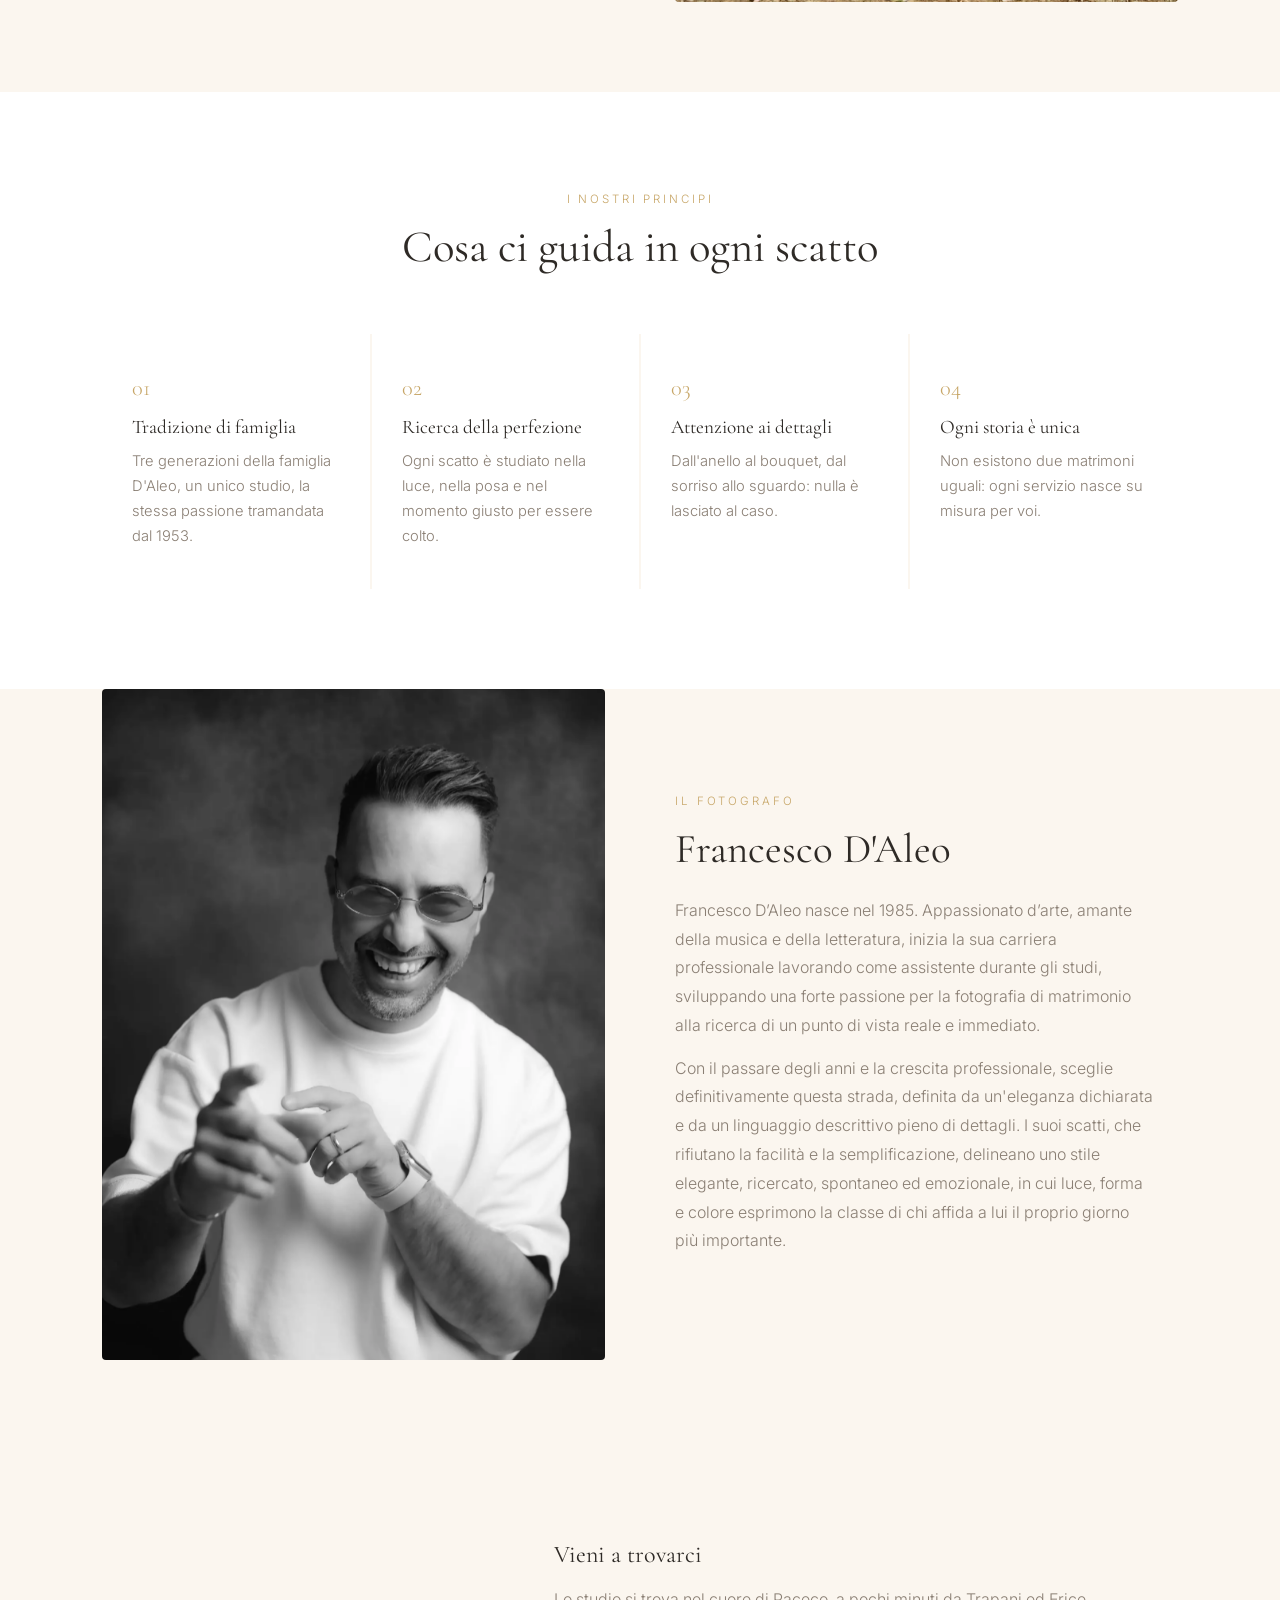
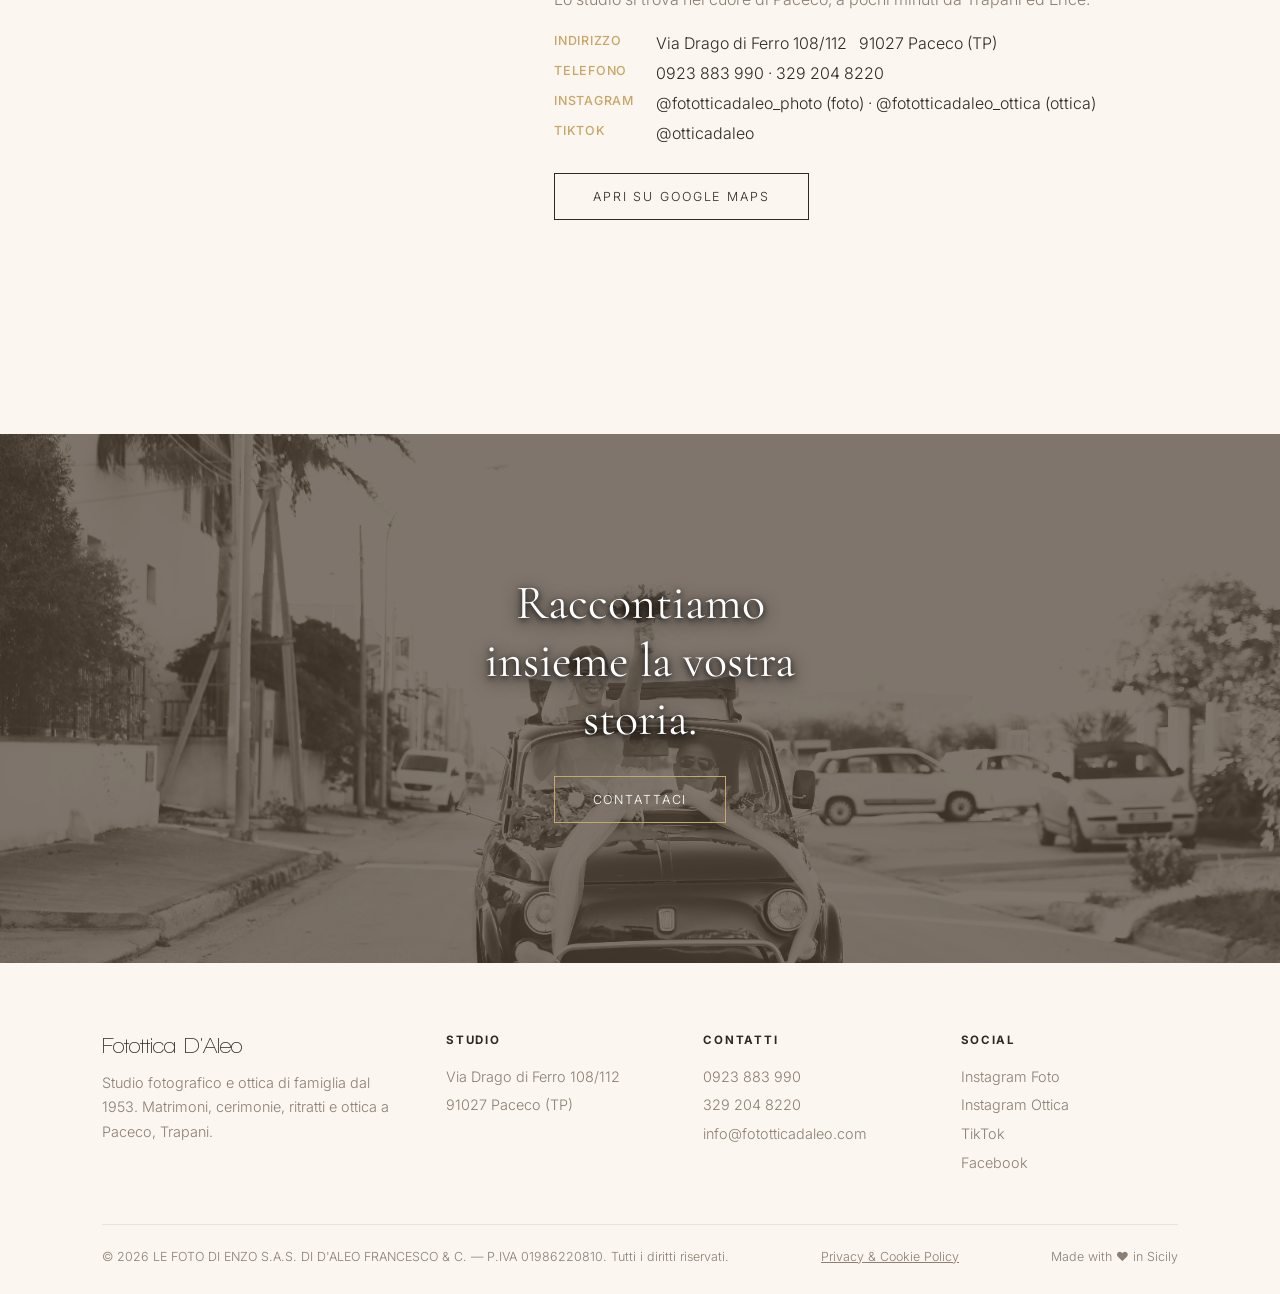
==== commit fd223f3b: "Update chi-siamo.html" ====
--- a/chi-siamo.html
+++ b/chi-siamo.html
@@ -104,7 +104,7 @@
       </div>
     </div>
     <div class="legacy-photo reveal tall">
-      <img src="images/sposo-solleva-sposa-bianco-nero-legacy.webp" alt="Abbraccio romantico con sposo che solleva la sposa in bianco e nero nello studio Fotottica D'Aleo" loading="lazy" decoding="async" width="750" height="1000">
+      <img src="images/sposo-prende-in-braccio-la-sposa-paesaggio-natura-matrimonio.webp" alt="Abbraccio romantico con sposo che solleva la sposa in bianco e nero nello studio Fotottica D'Aleo" loading="lazy" decoding="async" width="750" height="1000">
       <div class="frame"></div>
     </div>
   </div>
@@ -219,4 +219,4 @@
 
 <script src="assets/main.js"></script>
 </body>
-</html>+</html>
